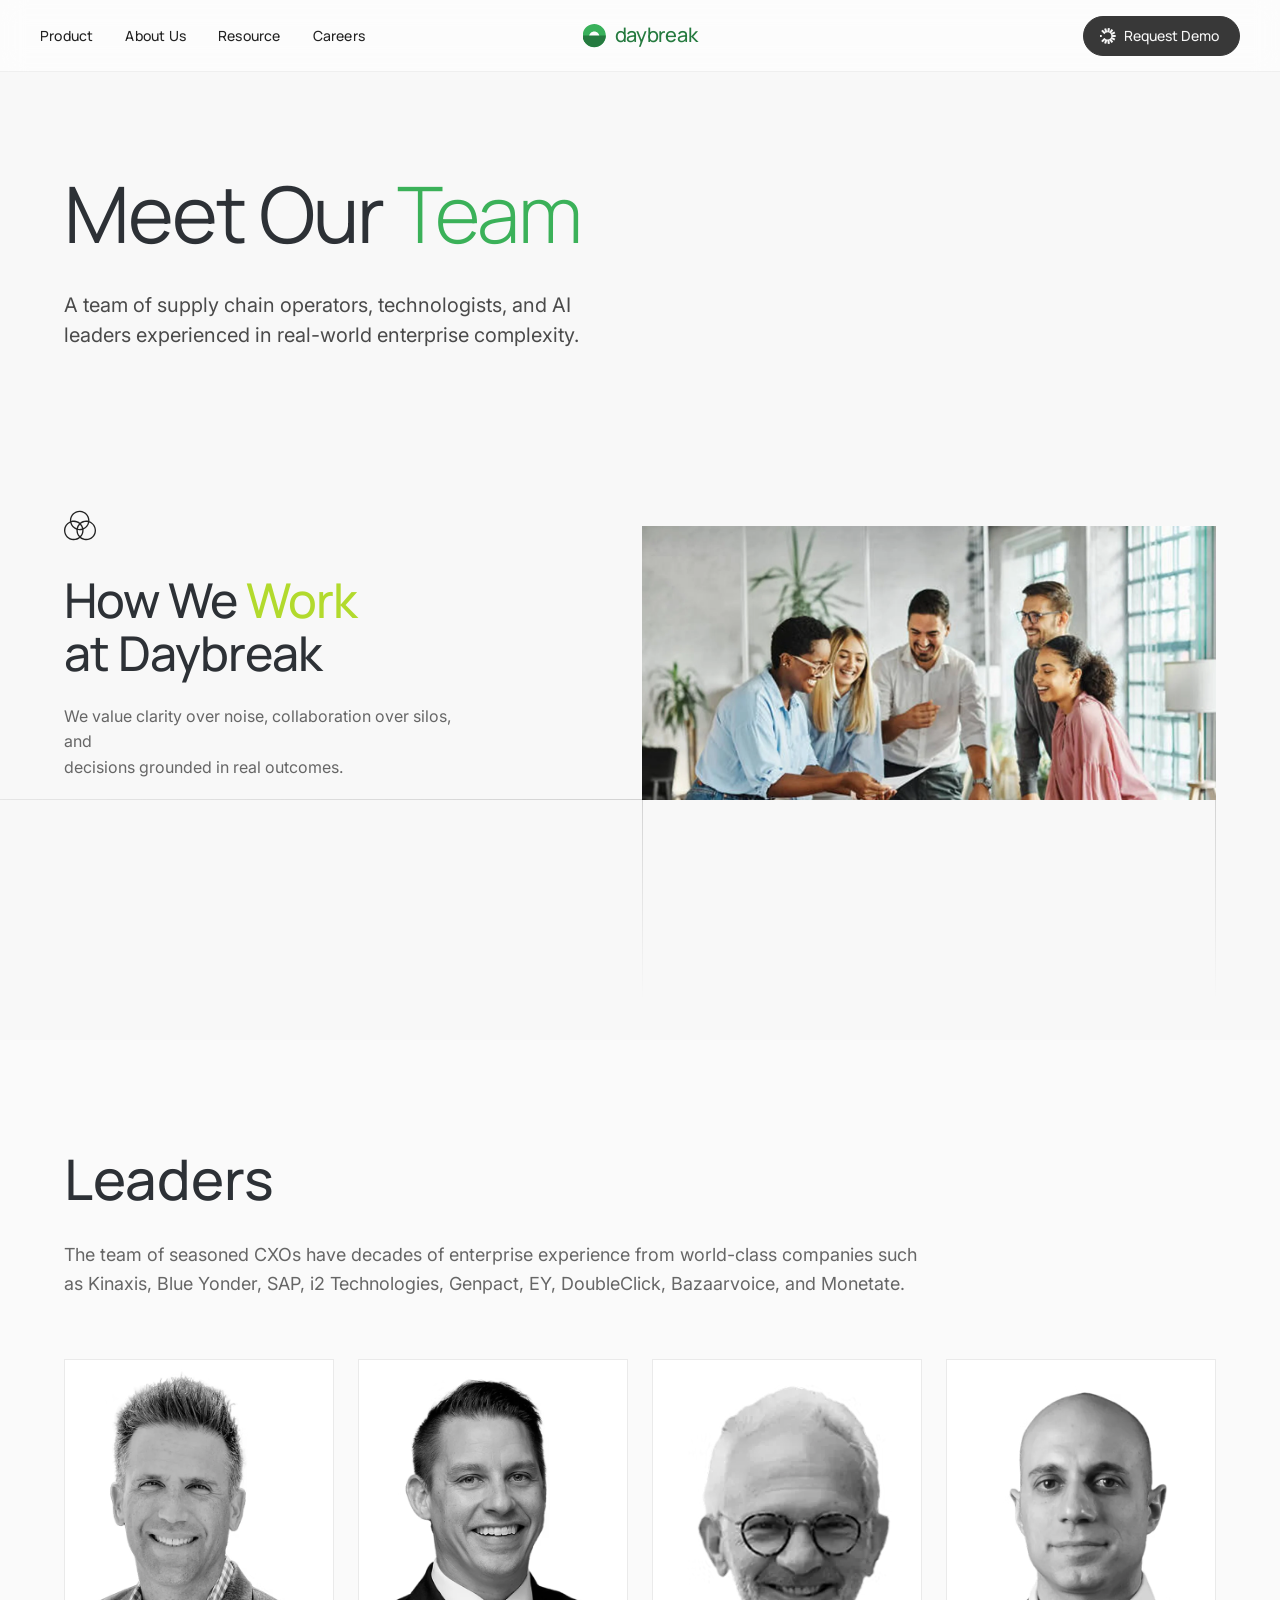
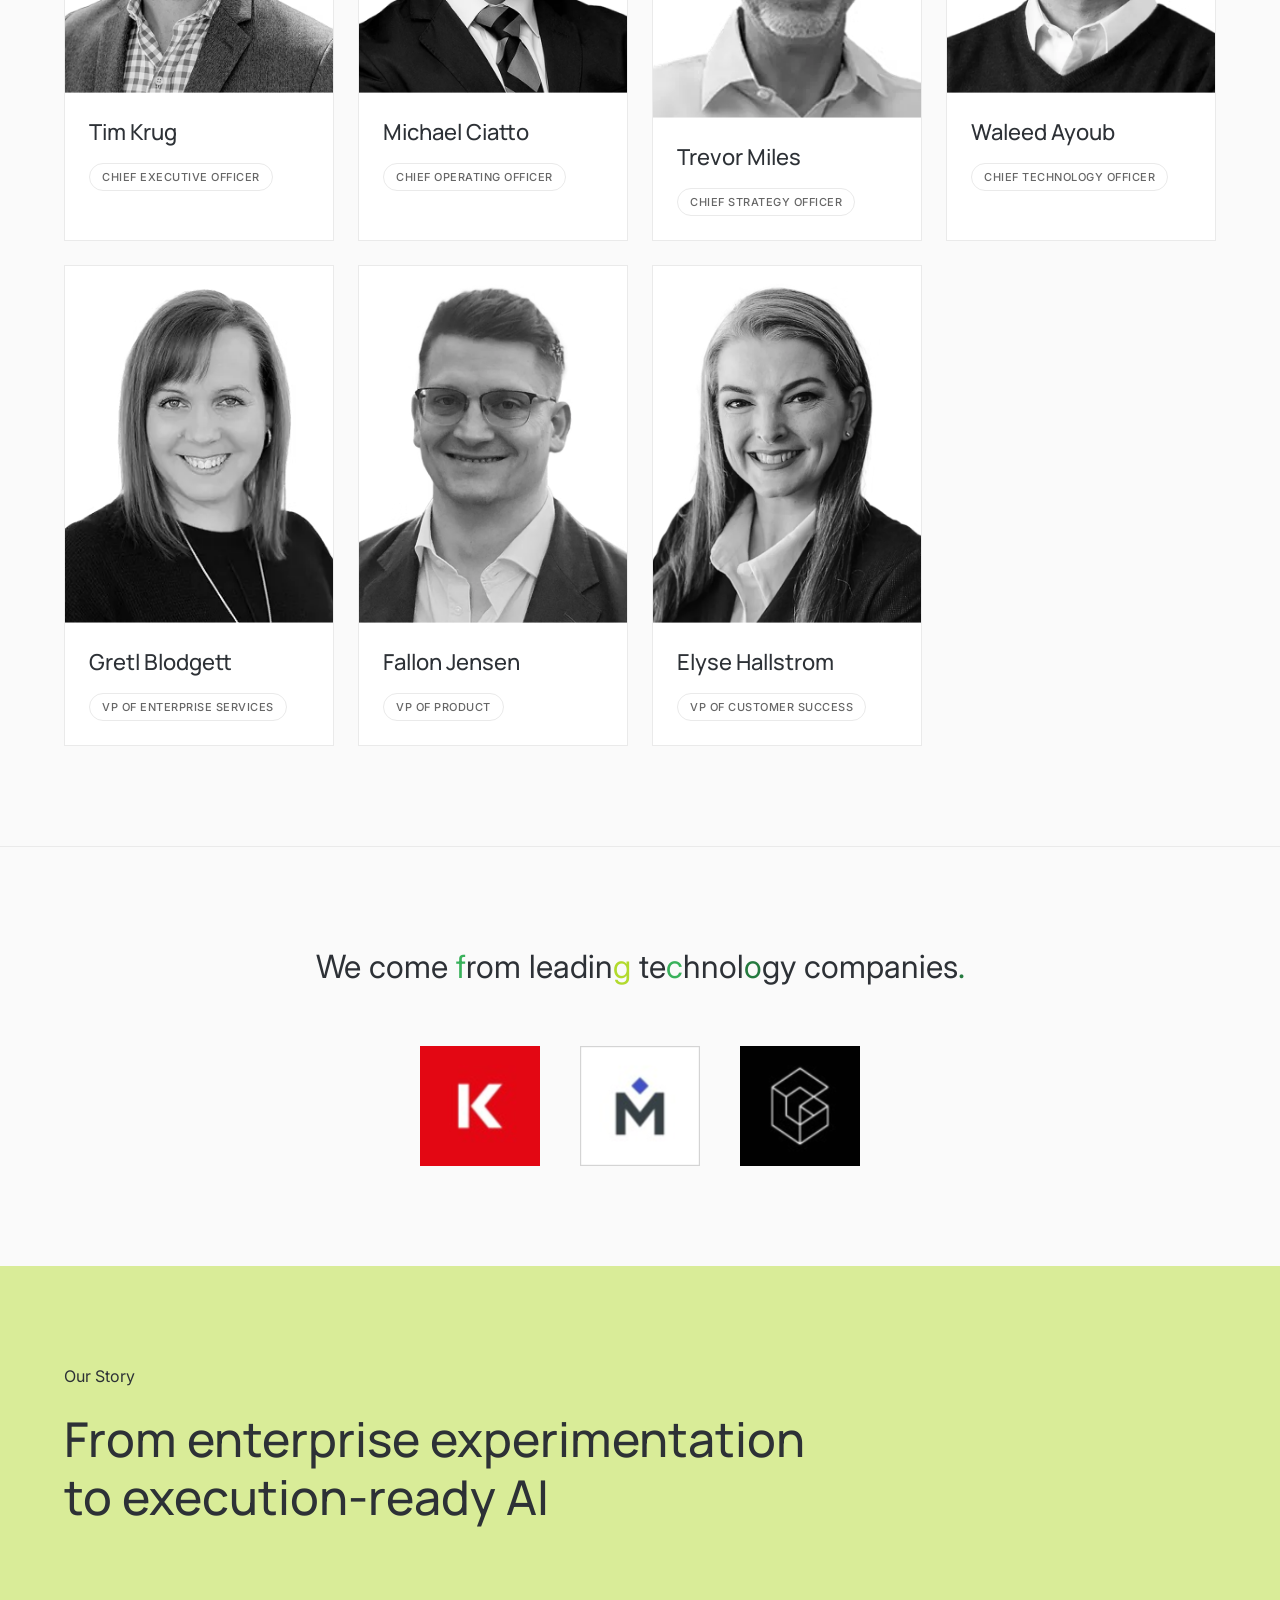
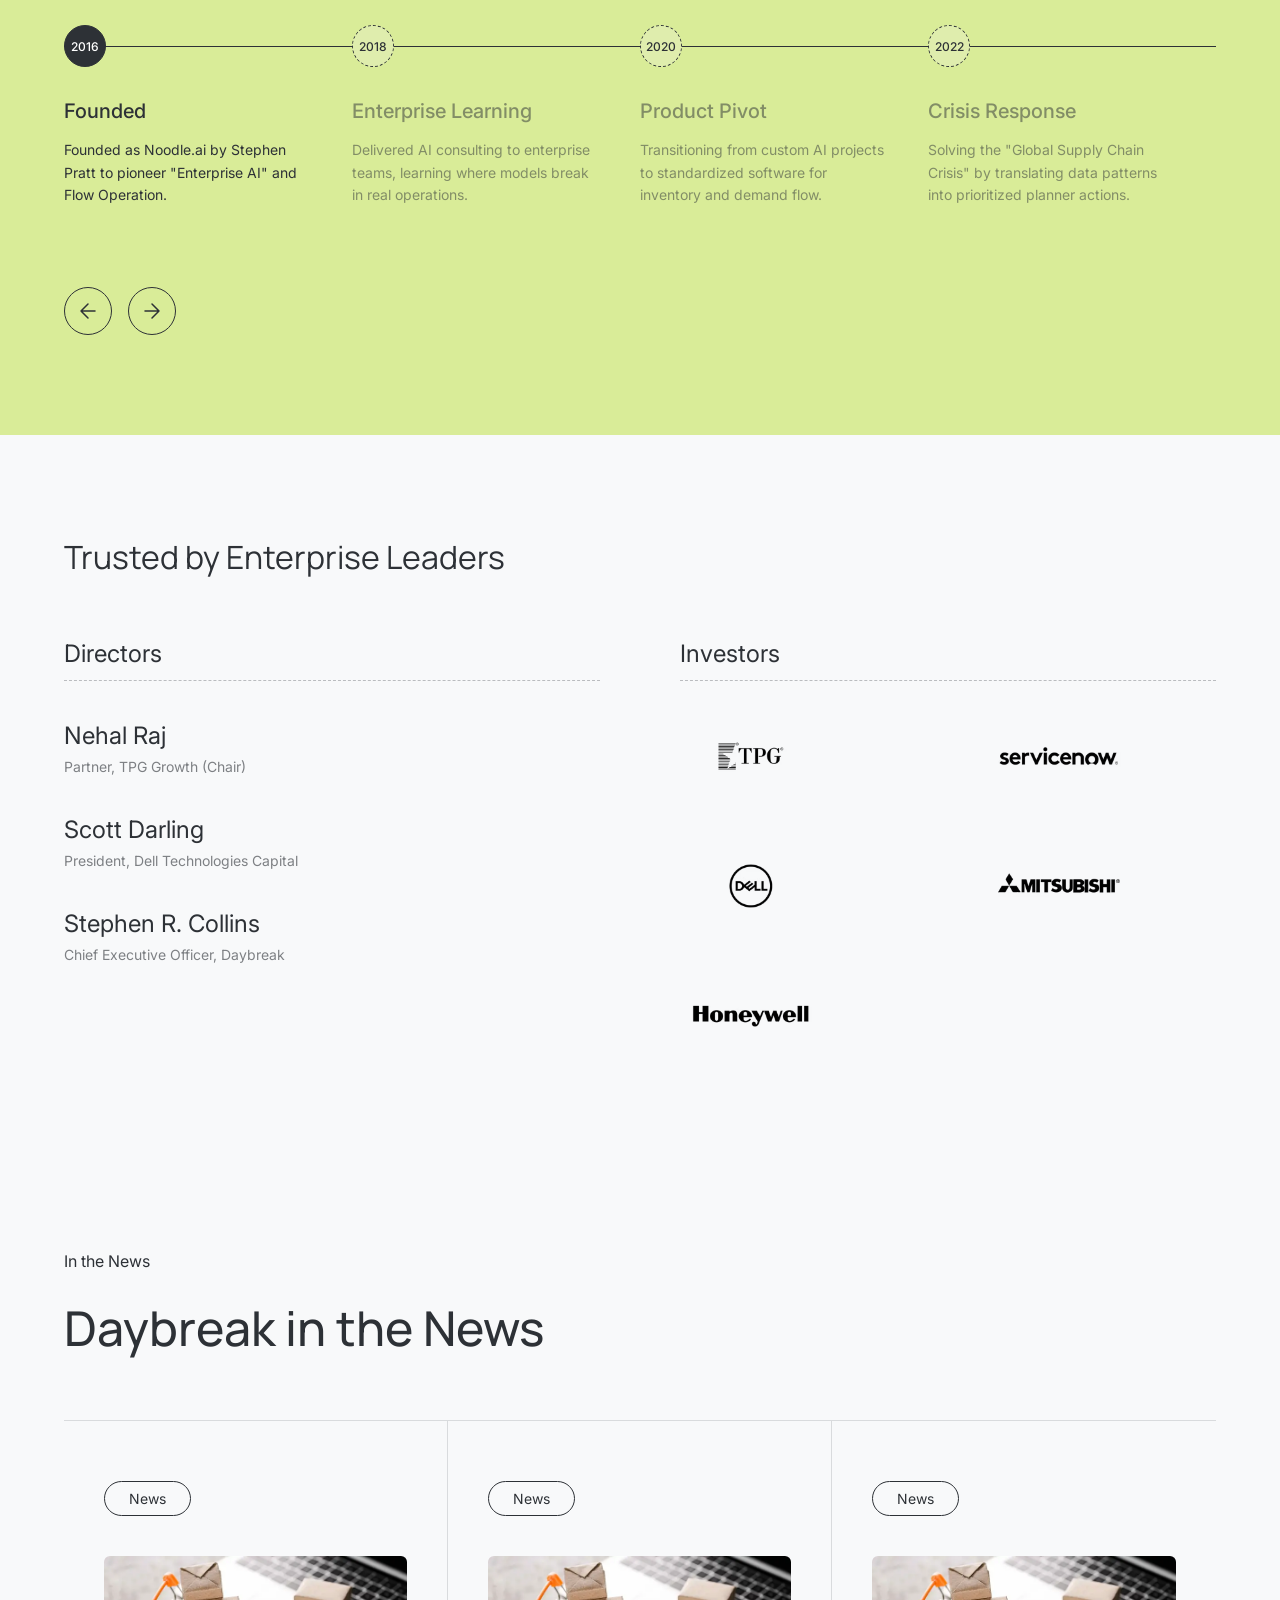
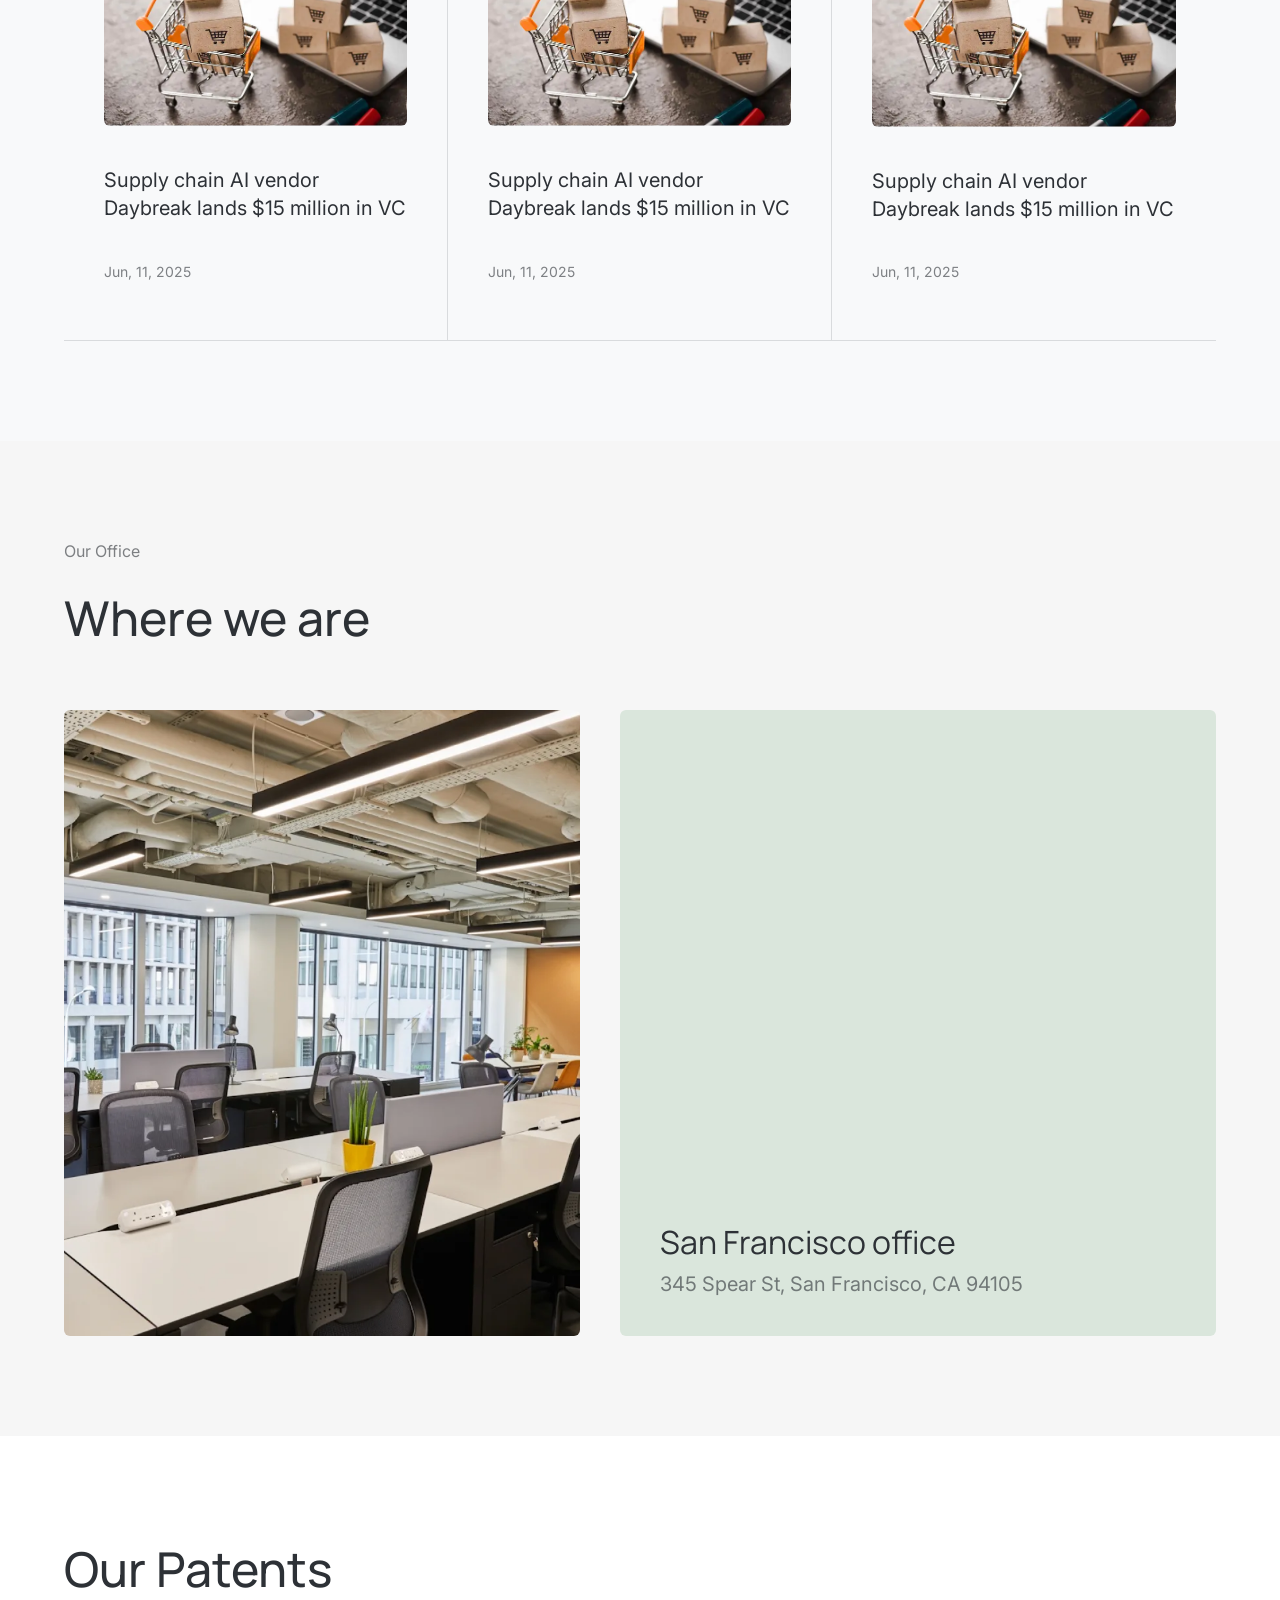
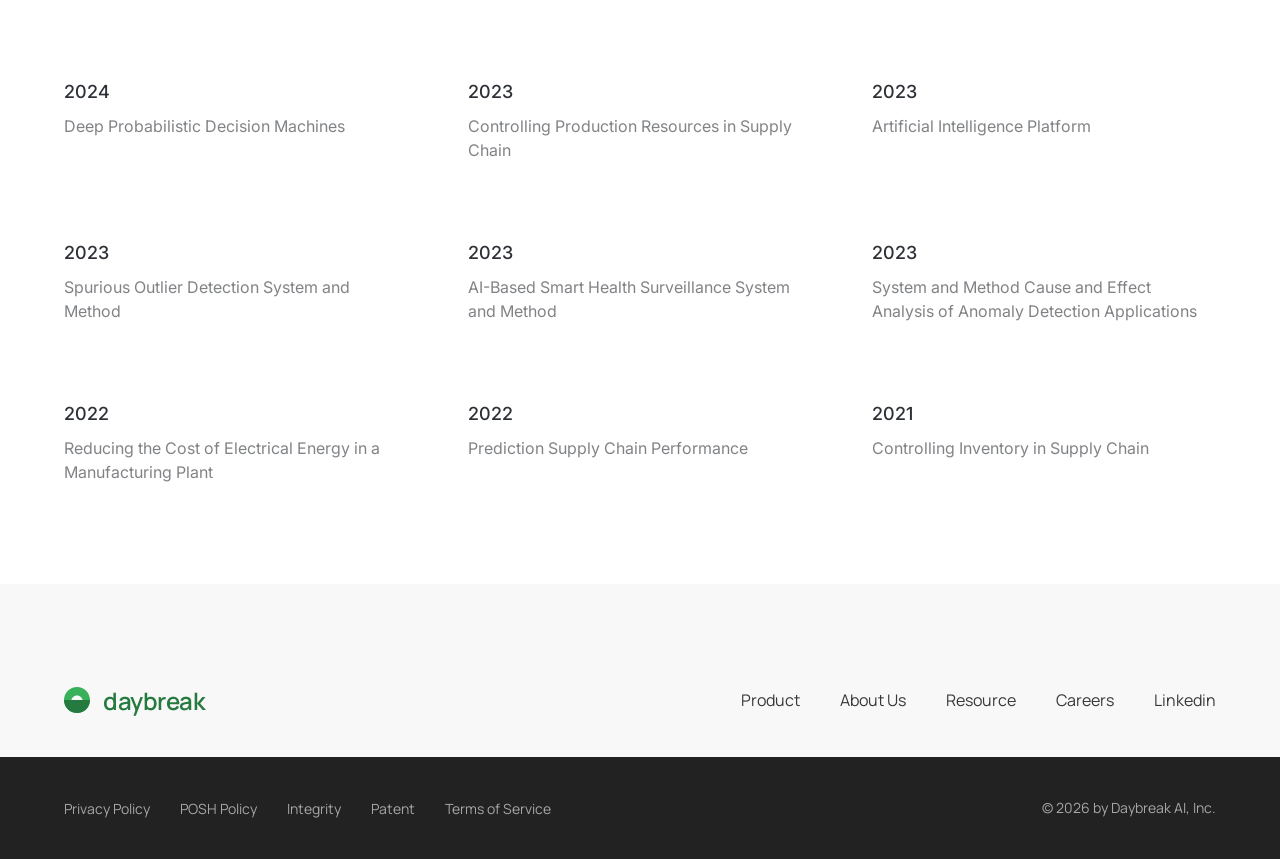
==== about.html @ 34703ae9 "Update navbar responsiveness, embed Google Maps iframe in about page, fix blog image paths, and upda" ====
<!DOCTYPE html>
<html lang="en">

<head>
    <meta charset="UTF-8">
    <meta name="viewport" content="width=device-width, initial-scale=1.0">
    <title>Daybreak - Our Team</title>
    <link rel="preconnect" href="https://fonts.googleapis.com">
    <link rel="preconnect" href="https://fonts.gstatic.com" crossorigin>
    <link href="https://fonts.googleapis.com/css2?family=Manrope:wght@300;400;500;600;700&display=swap"
        rel="stylesheet">
    <link href="https://fonts.googleapis.com/css2?family=Inter:wght@300;400;500;600&display=swap" rel="stylesheet">
    <link rel="stylesheet" href="index.css">
    <link rel="stylesheet" href="about.css">
</head>

<body>
    <!-- Navigation Bar -->
    <nav class="navbar">
        <div class="navbar-left">
            <a href="product.html" class="nav-link">Product</a>
            <!-- Dropdown Wrapper for About Us -->
            <div class="nav-dropdown-wrapper">
                <a href="vision.html" class="nav-link">About Us</a>

                <!-- The Dropdown Card -->
                <div class="nav-dropdown">
                    <!-- Item 1 -->
                    <a href="vision.html" class="nav-dropdown-item">
                        <div class="dd-item-header">
                            Vision & Mission
                        </div>
                        <p class="dd-item-desc">Our story, values and what<br>drives us forward</p>
                    </a>
                    <!-- Item 2 -->
                    <a href="about.html" class="nav-dropdown-item">
                        <div class="dd-item-header">
                            <svg class="green-dot" width="8" height="8" viewBox="0 0 8 8" fill="none"
                                xmlns="http://www.w3.org/2000/svg">
                                <circle cx="4" cy="4" r="4" fill="#39B15B" />
                            </svg>
                            Our Team
                        </div>
                        <p class="dd-item-desc">Meet the operators,<br>technologists and AI leaders</p>
                    </a>
                </div>
            </div>

            <!-- Dropdown Wrapper for Resource -->
            <div class="nav-dropdown-wrapper">
                <a href="resource.html" class="nav-link">Resource</a>

                <!-- The Dropdown Card -->
                <div class="nav-dropdown">
                    <!-- Item 1 -->
                    <a href="resource.html" class="nav-dropdown-item">
                        <div class="dd-item-header">
                            Blog
                        </div>
                        <p class="dd-item-desc">Insights, updates and<br>stories from the Daybreak<br>team</p>
                    </a>
                    <!-- Item 2 -->
                    <a href="ai-labor-model.html" class="nav-dropdown-item">
                        <div class="dd-item-header">AI Labor Model</div>
                        <p class="dd-item-desc">How AI and human work come<br>together in our framework</p>
                    </a>
                </div>
            </div>

            <a href="careers.html" class="nav-link">Careers</a>
        </div>

        <div class="navbar-center">
            <a href="index.html" class="logo-link">
                <img src="Assets/NavBar/Daybreak Logo.svg" alt="Daybreak Logo" class="logo-icon">
                <span class="logo-text">daybreak</span>
            </a>
        </div>

        <div class="navbar-right">
            <a href="#" class="btn btn-solid">
                <img src="Assets/NavBar/Dawn Logo.svg" alt="Dawn Logo" class="btn-icon">
                Request Demo
            </a>
        </div>
    </nav>

    <!-- MAIN CONTENT -->
    <main class="about-page">
        <!-- Meet Our Team Header -->
        <section class="team-header-section">
            <div class="team-header-container">
                <h1 class="team-title">Meet Our <span class="team-title-green">Team</span></h1>
                <p class="team-subtitle">A team of supply chain operators, technologists, and AI<br>leaders experienced
                    in real-world enterprise complexity.</p>
            </div>
        </section>

        <!-- How We Work Section -->
        <section class="how-we-work-section">
            <div class="how-we-work-container">
                <!-- Left Content -->
                <div class="hww-content">
                    <img src="Assets/AboutPage/Icon2.svg" alt="Icon" class="hww-icon">
                    <h2 class="hww-title">How We <span class="hww-title-green">Work</span><br>at Daybreak</h2>
                    <p class="hww-desc">We value clarity over noise, collaboration over silos, and<br>decisions grounded
                        in real outcomes.</p>
                </div>

                <!-- Right Image -->
                <div class="hww-image-col">
                    <div class="team-img-wrapper">
                        <img src="Assets/AboutPage/img3.webp" alt="Team collaborating" class="hww-image">
                        <!-- Decorative Lines -->
                        <div class="line-bottom-left-down"></div>
                        <div class="line-bottom-left-left"></div>
                        <div class="line-bottom-right-down"></div>
                    </div>
                </div>
            </div>
        </section>

        <!-- Leaders Section -->
        <section class="leaders-section">
            <div class="leaders-container">
                <div class="leaders-header">
                    <h2 class="leaders-title">Leaders</h2>
                    <p class="leaders-desc">The team of seasoned CXOs have decades of enterprise experience from
                        world-class companies such<br>as Kinaxis, Blue Yonder, SAP, i2 Technologies, Genpact, EY,
                        DoubleClick, Bazaarvoice, and Monetate.</p>
                </div>

                <div class="leaders-grid">
                    <!-- Row 1 -->
                    <div class="leader-card">
                        <img src="Assets/AboutPage/img4.webp" alt="Tim Krug" class="leader-img">
                        <div class="leader-info">
                            <h3 class="leader-name">Tim Krug</h3>
                            <span class="leader-role">CHIEF EXECUTIVE OFFICER</span>
                        </div>
                    </div>
                    <div class="leader-card">
                        <img src="Assets/AboutPage/img5.webp" alt="Michael Ciatto" class="leader-img">
                        <div class="leader-info">
                            <h3 class="leader-name">Michael Ciatto</h3>
                            <span class="leader-role">CHIEF OPERATING OFFICER</span>
                        </div>
                    </div>
                    <div class="leader-card">
                        <img src="Assets/AboutPage/img6.webp" alt="Trevor Miles" class="leader-img">
                        <div class="leader-info">
                            <h3 class="leader-name">Trevor Miles</h3>
                            <span class="leader-role">CHIEF STRATEGY OFFICER</span>
                        </div>
                    </div>
                    <div class="leader-card">
                        <img src="Assets/AboutPage/img7.webp" alt="Waleed Ayoub" class="leader-img">
                        <div class="leader-info">
                            <h3 class="leader-name">Waleed Ayoub</h3>
                            <span class="leader-role">CHIEF TECHNOLOGY OFFICER</span>
                        </div>
                    </div>

                    <!-- Row 2 -->
                    <div class="leader-card">
                        <img src="Assets/AboutPage/img8.webp" alt="Gretl Blodgett" class="leader-img">
                        <div class="leader-info">
                            <h3 class="leader-name">Gretl Blodgett</h3>
                            <span class="leader-role">VP OF ENTERPRISE SERVICES</span>
                        </div>
                    </div>
                    <div class="leader-card">
                        <img src="Assets/AboutPage/img9.webp" alt="Fallon Jensen" class="leader-img">
                        <div class="leader-info">
                            <h3 class="leader-name">Fallon Jensen</h3>
                            <span class="leader-role">VP OF PRODUCT</span>
                        </div>
                    </div>
                    <div class="leader-card">
                        <img src="Assets/AboutPage/img10.webp" alt="Elyse Hallstrom" class="leader-img">
                        <div class="leader-info">
                            <h3 class="leader-name">Elyse Hallstrom</h3>
                            <span class="leader-role">VP OF CUSTOMER SUCCESS</span>
                        </div>
                    </div>
                </div>
            </div>
        </section>

        <!-- Tech Companies Section -->
        <section class="tech-companies-section">
            <div class="tech-container">
                <h2 class="tech-title random-color-text">We come from leading technology companies.</h2>
                <div class="tech-logos">
                    <img src="Assets/AboutPage/image%201.svg" alt="Kinaxis" class="tech-logo">
                    <img src="Assets/AboutPage/image%202.svg" alt="Monetate" class="tech-logo">
                    <img src="Assets/AboutPage/image%203.svg" alt="Genpact" class="tech-logo">
                </div>
            </div>
        </section>

        <!-- Our Story / Timeline Section -->
        <section class="our-story-section">
            <div class="story-container">
                <span class="story-subtitle">Our Story</span>
                <h2 class="story-title">From enterprise experimentation<br>to execution-ready AI</h2>

                <div class="story-timeline-container">
                    <!-- The horizontal connecting line -->
                    <div class="timeline-line"></div>

                    <div class="timeline-nodes">
                        <!-- Node 1 -->
                        <div class="timeline-node active" data-index="0">
                            <div class="node-year-wrapper">
                                <div class="node-year">2016</div>
                            </div>
                            <div class="node-content">
                                <h3 class="node-title">Founded</h3>
                                <p class="node-desc">Founded as Noodle.ai by Stephen Pratt to pioneer "Enterprise AI"
                                    and Flow Operation.</p>
                            </div>
                        </div>
                        <!-- Node 2 -->
                        <div class="timeline-node" data-index="1">
                            <div class="node-year-wrapper">
                                <div class="node-year">2018</div>
                            </div>
                            <div class="node-content">
                                <h3 class="node-title">Enterprise Learning</h3>
                                <p class="node-desc">Delivered AI consulting to enterprise teams, learning where models
                                    break in real operations.</p>
                            </div>
                        </div>
                        <!-- Node 3 -->
                        <div class="timeline-node" data-index="2">
                            <div class="node-year-wrapper">
                                <div class="node-year">2020</div>
                            </div>
                            <div class="node-content">
                                <h3 class="node-title">Product Pivot</h3>
                                <p class="node-desc">Transitioning from custom AI projects to standardized software for
                                    inventory and demand flow.</p>
                            </div>
                        </div>
                        <!-- Node 4 -->
                        <div class="timeline-node" data-index="3">
                            <div class="node-year-wrapper">
                                <div class="node-year">2022</div>
                            </div>
                            <div class="node-content">
                                <h3 class="node-title">Crisis Response</h3>
                                <p class="node-desc">Solving the "Global Supply Chain Crisis" by translating data
                                    patterns into prioritized planner actions.</p>
                            </div>
                        </div>
                    </div>
                </div>

                <div class="story-controls">
                    <button class="story-btn prev-btn" aria-label="Previous">
                        <svg width="24" height="24" viewBox="0 0 24 24" fill="none" xmlns="http://www.w3.org/2000/svg">
                            <path d="M19 12H5M5 12L12 19M5 12L12 5" stroke="#2D3136" stroke-width="1.5"
                                stroke-linecap="round" stroke-linejoin="round" />
                        </svg>
                    </button>
                    <button class="story-btn next-btn" aria-label="Next">
                        <svg width="24" height="24" viewBox="0 0 24 24" fill="none" xmlns="http://www.w3.org/2000/svg">
                            <path d="M5 12H19M19 12L12 5M19 12L12 19" stroke="#2D3136" stroke-width="1.5"
                                stroke-linecap="round" stroke-linejoin="round" />
                        </svg>
                    </button>
                </div>
            </div>
        </section>

        <!-- Trusted Leaders Section -->
        <section class="trusted-leaders-section">
            <div class="trusted-container">
                <h2 class="trusted-title">Trusted by Enterprise Leaders</h2>

                <div class="trusted-grid">
                    <!-- Directors Column -->
                    <div class="trusted-column">
                        <h3 class="trusted-col-title">Directors</h3>
                        <div class="directors-list">
                            <div class="director-item">
                                <h4 class="director-name">Nehal Raj</h4>
                                <p class="director-role">Partner, TPG Growth (Chair)</p>
                            </div>
                            <div class="director-item">
                                <h4 class="director-name">Scott Darling</h4>
                                <p class="director-role">President, Dell Technologies Capital</p>
                            </div>
                            <div class="director-item">
                                <h4 class="director-name">Stephen R. Collins</h4>
                                <p class="director-role">Chief Executive Officer, Daybreak</p>
                            </div>
                        </div>
                    </div>

                    <!-- Investors Column -->
                    <div class="trusted-column">
                        <h3 class="trusted-col-title">Investors</h3>
                        <div class="investors-list">
                            <img src="Assets/AboutPage/inv1.svg" class="investor-logo" alt="TPG">
                            <img src="Assets/AboutPage/inv4.svg" class="investor-logo" alt="ServiceNow">
                            <img src="Assets/AboutPage/inv2.svg" class="investor-logo" alt="Dell">
                            <img src="Assets/AboutPage/inv5.svg" class="investor-logo" alt="Mitsubishi">
                            <img src="Assets/AboutPage/inv3.svg" class="investor-logo" alt="Honeywell">
                        </div>
                    </div>
                </div>
            </div>
        </section>

        <!-- News Section -->
        <section class="news-section">
            <div class="news-container">
                <span class="news-subtitle">In the News</span>
                <h2 class="news-title">Daybreak in the News</h2>

                <div class="news-grid">
                    <a href="#" class="news-card">
                        <span class="news-tag">News</span>
                        <img src="Assets/AboutPage/img11.webp" alt="News Image" class="news-img">
                        <h3 class="news-card-title">Supply chain AI vendor Daybreak lands $15 million in VC</h3>
                        <p class="news-date">Jun, 11, 2025</p>
                    </a>
                    <a href="#" class="news-card">
                        <span class="news-tag">News</span>
                        <img src="Assets/AboutPage/img11.webp" alt="News Image" class="news-img">
                        <h3 class="news-card-title">Supply chain AI vendor Daybreak lands $15 million in VC</h3>
                        <p class="news-date">Jun, 11, 2025</p>
                    </a>
                    <a href="#" class="news-card">
                        <span class="news-tag">News</span>
                        <img src="Assets/AboutPage/img11.webp" alt="News Image" class="news-img">
                        <h3 class="news-card-title">Supply chain AI vendor Daybreak lands $15 million in VC</h3>
                        <p class="news-date">Jun, 11, 2025</p>
                    </a>
                </div>
            </div>
        </section>

        <!-- Our Office Section -->
        <section class="office-section">
            <div class="office-container">
                <span class="office-subtitle">Our Office</span>
                <h2 class="office-title">Where we are</h2>

                <div class="office-grid">
                    <!-- Left: Office interior photo -->
                    <div class="office-photo-wrapper">
                        <img src="Assets/AboutPage/img12.webp" alt="Daybreak Office Interior" class="office-photo">
                    </div>

                    <!-- Right: Map and address panel -->
                    <div class="office-map-panel">
                        <div class="map-wrapper">
                            <iframe
                                src="https://www.google.com/maps/embed?pb=!1m18!1m12!1m3!1d3153.218525042211!2d-122.39234602349891!3d37.78952727198188!2m3!1f0!2f0!3f0!3m2!1i1024!2i768!4f13.1!3m3!1m2!1s0x8085806478d3878b%3A0x6d9e0344d5c80658!2s345%20Spear%20St%2C%20San%20Francisco%2C%20CA%2094105!5e0!3m2!1sen!2sus!4v1709796000000!5m2!1sen!2sus"
                                width="100%" height="440" style="border:0; border-radius: 12px; display: block;"
                                allowfullscreen="" loading="lazy" referrerpolicy="no-referrer-when-downgrade"></iframe>
                        </div>
                        <div class="office-details">
                            <h3 class="office-location">San Francisco office</h3>
                            <p class="office-address">345 Spear St, San Francisco, CA 94105</p>
                        </div>
                    </div>
                </div>
            </div>
        </section>

        <!-- Our Patents Section -->
        <section class="patents-section">
            <div class="patents-container">
                <h2 class="patents-title">Our Patents</h2>

                <div class="patents-grid">
                    <div class="patent-item">
                        <span class="patent-year">2024</span>
                        <p class="patent-name">Deep Probabilistic Decision Machines</p>
                    </div>
                    <div class="patent-item">
                        <span class="patent-year">2023</span>
                        <p class="patent-name">Controlling Production Resources in Supply Chain</p>
                    </div>
                    <div class="patent-item">
                        <span class="patent-year">2023</span>
                        <p class="patent-name">Artificial Intelligence Platform</p>
                    </div>
                    <div class="patent-item">
                        <span class="patent-year">2023</span>
                        <p class="patent-name">Spurious Outlier Detection System and Method</p>
                    </div>
                    <div class="patent-item">
                        <span class="patent-year">2023</span>
                        <p class="patent-name">AI-Based Smart Health Surveillance System and Method</p>
                    </div>
                    <div class="patent-item">
                        <span class="patent-year">2023</span>
                        <p class="patent-name">System and Method Cause and Effect Analysis of Anomaly Detection
                            Applications</p>
                    </div>
                    <div class="patent-item">
                        <span class="patent-year">2022</span>
                        <p class="patent-name">Reducing the Cost of Electrical Energy in a Manufacturing Plant</p>
                    </div>
                    <div class="patent-item">
                        <span class="patent-year">2022</span>
                        <p class="patent-name">Prediction Supply Chain Performance</p>
                    </div>
                    <div class="patent-item">
                        <span class="patent-year">2021</span>
                        <p class="patent-name">Controlling Inventory in Supply Chain</p>
                    </div>
                </div>
            </div>
        </section>
    </main>

    <!-- Footer -->
    <footer class="site-footer">
        <div class="footer-top">
            <div class="footer-logo">
                <svg width="27" height="27" viewBox="0 0 27 27" fill="none" xmlns="http://www.w3.org/2000/svg"
                    class="footer-logo-svg">
                    <path
                        d="M13.0078 0C20.1919 0 26.0156 5.82367 26.0156 13.0078C26.0156 20.192 20.192 26.0156 13.0078 26.0156C5.82378 26.0155 0 20.1919 0 13.0078C2.10991e-05 5.82376 5.82379 0.0001362 13.0078 0ZM13.0059 8.45801C9.83164 8.45803 7.25805 10.9667 7.25781 14.0615C7.25781 17.1565 9.83149 19.666 13.0059 19.666C16.1802 19.666 18.7539 17.1566 18.7539 14.0615C18.7537 10.9667 16.1801 8.45801 13.0059 8.45801Z"
                        fill="#39B15B" />
                    <path
                        d="M26.0161 13.0081C26.0161 16.458 24.6456 19.7667 22.2061 22.2062C19.7666 24.6456 16.458 26.0161 13.008 26.0161C9.5581 26.0161 6.24945 24.6456 3.80997 22.2062C1.37049 19.7667 5.20928e-07 16.458 0 13.0081L13.008 13.0081L26.0161 13.0081Z"
                        fill="#257A3F" />
                </svg>
                <span class="footer-logo-text">daybreak</span>
            </div>
            <ul class="footer-nav">
                <li><a href="product.html">Product</a></li>
                <li><a href="vision.html">About Us</a></li>
                <li><a href="resource.html">Resource</a></li>
                <li><a href="careers.html">Careers</a></li>
                <li><a href="#">Linkedin</a></li>

            </ul>
        </div>
        <div class="footer-bottom">
            <ul class="footer-legal">
                <li><a href="#">Privacy Policy</a></li>
                <li><a href="#">POSH Policy</a></li>
                <li><a href="#">Integrity</a></li>
                <li><a href="#">Patent</a></li>
                <li><a href="#">Terms of Service</a></li>
            </ul>
            <div class="footer-copyright">
                © 2026 by Daybreak AI, Inc.
            </div>
        </div>
    </footer>

    <!-- Scripts -->
    <script>
        // Random Color Text Effect
        document.addEventListener("DOMContentLoaded", () => {
            const headings = document.querySelectorAll('.random-color-text');
            const brandColors = ['#39B15B', '#B2DA2D', '#257A3F', '#3EACD6'];

            headings.forEach(heading => {
                const text = heading.textContent;
                heading.innerHTML = '';

                // Wrap each character in a span
                for (let i = 0; i < text.length; i++) {
                    const char = text[i];
                    if (char === ' ') {
                        heading.appendChild(document.createTextNode(' '));
                    } else {
                        const span = document.createElement('span');
                        span.textContent = char;
                        span.style.transition = 'color 0.6s ease';
                        heading.appendChild(span);
                    }
                }

                const spans = heading.querySelectorAll('span');

                function randomizeColors() {
                    // Reset all
                    spans.forEach(s => s.style.color = '');

                    // Pick 4-6 random letters
                    const numToColor = Math.floor(Math.random() * 3) + 4;
                    for (let i = 0; i < numToColor; i++) {
                        const randomIndex = Math.floor(Math.random() * spans.length);
                        const randomColor = brandColors[Math.floor(Math.random() * brandColors.length)];
                        spans[randomIndex].style.color = randomColor;
                    }
                }

                // Trigger interval
                setInterval(randomizeColors, 1500);
                randomizeColors(); // initial call
            });

            // Timeline Controls
            const tNodes = document.querySelectorAll('.timeline-node');
            const prevBtn = document.querySelector('.prev-btn');
            const nextBtn = document.querySelector('.next-btn');
            let currentTimelineIndex = 0;

            if (tNodes.length > 0) {
                function updateTimeline() {
                    tNodes.forEach((node, index) => {
                        if (index === currentTimelineIndex) {
                            node.classList.add('active');
                        } else {
                            node.classList.remove('active');
                        }
                    });
                }

                prevBtn.addEventListener('click', () => {
                    currentTimelineIndex = (currentTimelineIndex > 0) ? currentTimelineIndex - 1 : tNodes.length - 1;
                    updateTimeline();
                });

                nextBtn.addEventListener('click', () => {
                    currentTimelineIndex = (currentTimelineIndex < tNodes.length - 1) ? currentTimelineIndex + 1 : 0;
                    updateTimeline();
                });
            }
        });
    </script>
</body>

</html>
---- index.css ----
:root {
  /* Daybreak Color Palette */
  --color-primary: #39B15B;
  --color-secondary: #B1D93C;
  --color-accent: #3B9CD9;

  --color-dark: #222222;
  --color-light: #F6F6F6;
  --color-grey-1: #383838;
  --color-grey-2: #858585;
  --color-grey-3: #D4D4D4;

  --font-family: 'Manrope', sans-serif;
}

* {
  box-sizing: border-box;
  margin: 0;
  padding: 0;
}

body {
  font-family: var(--font-family);
  background-color: var(--color-light);
  color: var(--color-dark);
  -webkit-font-smoothing: antialiased;
  -moz-osx-font-smoothing: grayscale;
}

/* Navigation Bar */
.navbar {
  position: sticky;
  top: 0;
  z-index: 1000;
  display: flex;
  justify-content: space-between;
  align-items: center;
  padding: 0 40px;
  height: 72px;
  background-color: rgba(246, 246, 246, 0.4);
  backdrop-filter: blur(16px);
  -webkit-backdrop-filter: blur(16px);
  /* Subtly define the bottom edge */
  border-bottom: 1px solid rgba(212, 212, 212, 0.2);
}

.navbar-left {
  display: flex;
  gap: 32px;
  align-items: center;
}

.nav-link {
  text-decoration: none;
  color: var(--color-dark);
  /* Changed from grey-2 for contrast */
  font-size: 14px;
  font-weight: 500;
  letter-spacing: 0.2px;
  transition: color 0.2s ease-in-out;
}

.nav-link:hover {
  color: var(--color-primary);
  /* Use primary green on hover for visibility */
}

.navbar-center {
  position: absolute;
  left: 50%;
  transform: translateX(-50%);
  display: flex;
}

.logo-link {
  display: flex;
  align-items: center;
  gap: 8px;
  /* space between SVG and text */
  text-decoration: none;
  color: var(--color-dark);
}

.logo-icon {
  width: 24px;
  height: 24px;
  display: block;
}

.logo-text {
  font-size: 20px;
  font-weight: 500;
  letter-spacing: -0.3px;
  margin-bottom: 2px;
  color: #257A3F;
  /* Fine-tune optical alignment */
}

.navbar-right {
  display: flex;
  align-items: center;
  gap: 12px;
}

.btn {
  text-decoration: none;
  display: inline-flex;
  align-items: center;
  justify-content: center;
  font-size: 14px;
  font-weight: 500;
  border-radius: 40px;
  /* highly rounded, pill shape */
  height: 40px;
  padding: 0 20px;
  transition: all 0.2s ease-in-out;
  cursor: pointer;
}

.btn-outline {
  border: 1px solid var(--color-dark);
  /* Ensure border is visible */
  background-color: transparent;
  color: var(--color-dark);
}

.btn-outline:hover {
  border-color: var(--color-dark);
  background-color: var(--color-dark);
  color: var(--color-light);
}

.btn-solid {
  background-color: var(--color-grey-1);
  color: var(--color-light);
  border: 1px solid var(--color-grey-1);
  /* Add border to maintain size on hover invert */
  gap: 8px;
  padding-left: 16px;
  /* slightly smaller padding on left if it has an icon */
  padding-right: 20px;
}

.btn-solid:hover {
  background-color: var(--color-light);
  color: var(--color-grey-1);
}

/* --- Dropdown Wrapper --- */
.nav-dropdown-wrapper {
  position: relative;
  display: flex;
  align-items: center;
  /* Make sure wrapper has height to prevent hover gap dropping */
  height: 100%;
  padding: 10px 0;
  /* Increase hoverable area to bridge gap to absolute drop-down */
}

/* --- The Dropdown Card --- */
.nav-dropdown {
  position: absolute;
  top: 100%;
  /* Position right below the invisible padded bottom of wrapper */
  left: -20px;
  /* Align slightly left to match text visually */
  width: 320px;
  background-color: #FFFFFF;
  border-radius: 12px;
  box-shadow: 0 16px 40px rgba(0, 0, 0, 0.08), 0 4px 12px rgba(0, 0, 0, 0.03);
  padding: 12px 0;
  overflow: hidden;
  z-index: 1000;

  /* Hidden Animation State */
  opacity: 0;
  visibility: hidden;
  transform: translateY(12px);
  transition: all 0.3s cubic-bezier(0.2, 0.8, 0.2, 1);
}

/* Trigger the menu on hover of the wrapper (which includes the padded area bridging the gap) */
.nav-dropdown-wrapper:hover .nav-dropdown {
  opacity: 1;
  visibility: visible;
  transform: translateY(0);
}

/* --- Dropdown Items --- */
.nav-dropdown-item {
  display: block;
  text-decoration: none;
  padding: 16px 24px;
  transition: background-color 0.2s ease;
  border-bottom: 1px solid #F0F0F0;
}

.nav-dropdown-item:last-child {
  border-bottom: none;
}

.nav-dropdown-item:hover {
  background-color: #F8FAF8;
  /* Extremely light green tint on hover */
}

/* Header Text (e.g., "Blog") */
.dd-item-header {
  font-family: 'Manrope', sans-serif;
  font-size: 18px;
  font-weight: 500;
  color: #222222;
  margin-bottom: 6px;
  display: flex;
  align-items: center;
  gap: 8px;
  /* Space between dot and text */
}

/* The small indicator dot */
.green-dot {
  flex-shrink: 0;
  /* Prevent the dot from changing shape */
}

/* Description Text */
.dd-item-desc {
  font-family: 'Manrope', sans-serif;
  font-size: 14px;
  line-height: 1.5;
  color: #888888;
  margin: 0;
  font-weight: 400;
}

/* Navbar Responsiveness */
@media (max-width: 900px) {
  .navbar-left {
    display: none;
    /* Hide links on tablet/mobile to prevent overlap */
  }

  .navbar-center {
    /* Make center static so it flows naturally in the flex container. With navbar-left hidden, 
       justify-content: space-between will place navbar-center on the left and navbar-right on the right. */
    position: static;
    transform: none;
  }
}

@media (max-width: 600px) {
  .navbar {
    padding: 0 20px;
  }

  /* Center alignment is handled by flex layout now, no need to adjust 'left' property */

  .navbar-right {
    gap: 8px;
  }

  .btn {
    padding: 0 12px;
    font-size: 12px;
  }
}

.btn-icon {
  width: 16px;
  height: 16px;
  display: block;
  transition: all 0.2s ease-in-out;
}

/* Invert SVG fill color on hover using CSS filter */
.btn-solid:hover .btn-icon {
  filter: invert(80%) sepia(2%) saturate(0%) hue-rotate(185deg) brightness(20%) contrast(90%);
}

/* Base content layer for testing sticky behavior */
body {
  overflow-x: hidden;
  /* Prevent horizontal scroll from full-bleed bg */
}

/* Make nav bar start hidden and animate down only if it has .navbar-animated */
.navbar {
  /* Default: instant appearance on page load */
  position: fixed;
  top: 0;
  width: 100%;
  z-index: 1000;
  display: flex;
  justify-content: space-between;
  align-items: center;
  padding: 0 40px;
  height: 72px;
  background-color: rgba(255, 255, 255, 0.6);
  backdrop-filter: blur(12px);
  -webkit-backdrop-filter: blur(12px);
  border-bottom: 1px solid rgba(0, 0, 0, 0.05);
  box-sizing: border-box;
}

.navbar-animated {
  transform: translateY(-100%);
  animation: navSlideDown 1.2s cubic-bezier(0.2, 0.8, 0.2, 1) forwards;
  animation-delay: 2.0s;
  /* Synchronize perfectly with hero-title */
}

@keyframes navSlideDown {
  0% {
    transform: translateY(-100%);
  }

  100% {
    transform: translateY(0);
  }
}

/* Hero Section Base */
.hero-container {
  position: relative;
  width: 100%;
  height: 100vh;
  margin-top: 0;
  /* Navbar is positional, no space displacement */
  display: flex;
  align-items: center;
  justify-content: center;
  overflow: hidden;
}

/* Background Wrapper */
.hero-bg-wrapper {
  position: absolute;
  top: 0;
  left: 0;
  width: 100%;
  height: 100%;
  z-index: 1;
  /* Behind content */
}

.hero-base-bg {
  position: absolute;
  top: 0;
  left: 0;
  width: 100%;
  height: 100%;
  background-color: var(--color-light);
  /* Initial white bg */
}

.hero-image-bg {
  position: absolute;
  top: 0;
  left: 0;
  width: 100%;
  height: 100%;
  /* 
    Stage 1: Starts as a 420px circle in center (radius 210px) 
    Stage 2: Animates to fill viewport
  */
  clip-path: circle(210px at 50% 50%);
  animation: bgExpand 1.6s cubic-bezier(0.7, 0, 0.3, 1) forwards;
  animation-delay: 1.0s;
  /* Circle stands still for 1 second */
}

@keyframes bgExpand {
  0% {
    clip-path: circle(210px at 50% 50%);
  }

  100% {
    clip-path: circle(3000px at 50% 50%);
    /* Arbitrarily large px number to guarantee screen fill on all displays */
  }
}

.bg-img {
  width: 100%;
  height: 100%;
  object-fit: cover;
  object-position: center;
  /* Rotate from an offset back to 0 perfectly at 1.2s exactly when circle expands */
  animation: bgSpinIn 1.2s cubic-bezier(0.2, 0.8, 0.2, 1) forwards;
}

@keyframes bgSpinIn {
  0% {
    transform: scale(1.2) rotate(-30deg);
  }

  100% {
    transform: scale(1) rotate(0deg);
  }
}

/* Hero Overlay Content */
.hero-content {
  position: relative;
  z-index: 10;
  display: flex;
  flex-direction: column;
  align-items: center;
  justify-content: center;
  width: 100%;
  height: 100%;
}

.hero-logo-wrapper {
  position: absolute;
  top: 50%;
  left: 50%;
  /* Starts invisible and slightly scaled down */
  opacity: 0;
  transform: translate(-50%, -50%) scale(0.85);
  animation:
    logoReveal 0.4s cubic-bezier(0.2, 0.8, 0.2, 1) forwards,
    /* 0.4s to 0.8s (Snappy scale & fade) */
    logoMoveUp 1.6s cubic-bezier(0.3, 0.0, 0.2, 1) forwards;
  /* 1.0s to 2.6s (Moves with circle) */
  animation-delay:
    0.4s,
    /* Wait 0.4s before snapping in */
    1.0s;
}

.hero-anim-logo {
  width: 90px;
  height: 90px;
  display: block;
}

@keyframes logoReveal {
  from {
    opacity: 0;
    transform: translate(-50%, -50%) scale(0.85);
  }

  to {
    opacity: 1;
    transform: translate(-50%, -50%) scale(1);
  }
}

@keyframes logoMoveUp {
  0% {
    transform: translate(-50%, -50%);
  }

  100% {
    transform: translate(-50%, calc(-50% - 140px));
    /* Move it up above center */
  }
}

.hero-title {
  font-size: 16vw;
  /* Huge responsive text */
  font-weight: 700;
  letter-spacing: -3px;
  color: rgba(255, 255, 255, 0.76);
  /* 76% opacity FFFFFF */

  /* Initial state hidden below */
  opacity: 0;
  transform: translateY(60px);

  /* Wait for bg to finish expanding, then slide up */
  animation: titleReveal 1.2s cubic-bezier(0.2, 0.8, 0.2, 1) forwards;
  animation-delay: 2.0s;
}

@keyframes titleReveal {
  0% {
    opacity: 0;
    transform: translateY(60px);
  }

  100% {
    opacity: 1;
    transform: translateY(20px);
    /* Settle slightly below absolute center */
  }
}

/* =========================================
   Section 1: Your Planning Model 
   ========================================= */
/* =========================================
   Section 1: V2 Alternative Layout 
   ========================================= */
.pm-v2-container {
  /* Exactly 120px gap from the section above (Hero) */
  margin-top: 120px;
  width: 100%;
  /* Fill viewport width completely */
  background-color: var(--color-light);
  display: flex;
  /* Flex handles asymmetrical columns well */
  position: relative;
  overflow: hidden;
  /* Top padding ensures content doesn't crash against the upper bound in mobile */
  padding: 0 0 120px 0;
  isolation: isolate;
  /* Create stacking context for z-index -1 lines */
}

/* Left Column - Text Focus */
.pm-v2-left {
  flex: 0 0 45%;
  /* Takes 45% matching reference density */
  display: flex;
  flex-direction: column;
  justify-content: flex-start;
  align-items: flex-start;
  padding-left: max(40px, calc(50vw - 720px));
  /* Moved left significantly: aligns to the edge of a 1440px container */
  padding-top: 50px;
  /* Aligns visually with right side elements */
  position: relative;
  z-index: 10;
}

.pm-v2-logo {
  width: 28px;
  /* Significantly reduced size per reference */
  height: auto;
  margin-bottom: 25px;
  /* Tighter gap before text per reference */
  margin-left: -5px;
  /* Slight optical adjustment to left align to 'Y' */
}

/* Typography styles based exactly on provided inline specs */
.pm-v2-h1 {
  font-family: 'Manrope', sans-serif;
  font-size: 48px;
  font-weight: 600;
  line-height: 57.6px;
  color: var(--color-dark);
  margin: 0 0 30px 0;
  max-width: 475px;
  letter-spacing: -0.5px;
  /* Makes 'doesn't scale' feel tighter like reference */
}

/* Granular colored text spans */
.color-sky {
  color: #3B9CD9;
}

.color-sky-light {
  color: #7BBCE4;
}

.color-dark {
  color: #222222;
}

.color-green {
  color: #39B15B;
}

.pm-v2-p {
  font-family: 'Manrope', sans-serif;
  font-size: 16px;
  font-weight: 400;
  line-height: 22.4px;
  color: var(--color-dark);
  max-width: 472px;
  margin: 0 0 160px 0;
  /* Significant gap before bottom text block to align with dashed lines */
}

/* Bottom text block with inline animated icon */
.pm-v2-bottom-text {
  margin-top: auto;
}

.pm-v2-bottom-text p {
  font-family: 'Manrope', sans-serif;
  font-size: 32px;
  font-weight: 500;
  line-height: 38.4px;
  color: var(--color-dark);
  margin: 0;
}

.pm-v2-bottom-text strong {
  font-weight: 700;
}

/* Endless Rotating Keyframe for the Union Icon */
@keyframes continuousSpin {
  from {
    transform: rotate(0deg);
  }

  to {
    transform: rotate(360deg);
  }
}

.rotating-icon {
  width: 37px;
  height: 37px;
  /* Inline alignment tuning */
  vertical-align: middle;
  margin: 0 8px;
  animation: continuousSpin 12s linear infinite;
}

/* Right Column - Image & Overlapping Cards */
.pm-v2-right {
  flex: 1;
  /* Takes the remaining 55% */
  position: relative;
  /* Top aligns image perfectly with the title horizontally */
  padding-top: 110px;
  padding-right: max(40px, calc(50vw - 640px));
  /* Proper padding bounds for content */
  z-index: 10;
}

.pm-v2-img {
  width: 100%;
  max-width: 554px;
  /* Matches Figma intrinsic width */
  height: auto;
  aspect-ratio: 554 / 439;
  object-fit: cover;
  display: block;
  z-index: 1;
  position: relative;
  margin-left: auto;
  /* Push to right align */
}

/* Overlapping Stat Boxes using Glassmorphism blur(20px) */
.stat-box {
  position: absolute;
  width: 290px;
  height: 160px;
  padding: 40px;
  display: flex;
  flex-direction: column;
  justify-content: center;
  backdrop-filter: blur(20px);
  -webkit-backdrop-filter: blur(20px);
  z-index: 2;
}

.stat-box.box-green {
  background: rgba(217, 236, 152, 0.95);
  /* Top-left overlap over image */
  top: 40px;
  /* Sits significantly higher per ref image */
  left: 20px;
  /* Pulls slightly off vertical center line */
  align-items: flex-start;
  gap: 20px;
}

.stat-box.box-blue {
  background: rgba(209, 230, 228, 0.95);
  /* Bottom-right overlap near image bottom right */
  bottom: 0px;
  right: 0px;
  left: auto;
  /* overrides absolute positioning defaults */
  /* Flush with absolute right margin of the screen */
  align-items: flex-start;
  /* Actually per ref: 50% left aligned */
  gap: 20px;
}

.sb-label {
  color: #383838;
  font-family: 'Manrope', sans-serif;
  font-size: 20px;
  font-weight: 500;
  line-height: 20px;
}

.sb-value {
  color: #383838;
  font-family: 'Manrope', sans-serif;
  font-size: 48px;
  font-weight: 600;
  line-height: 57.6px;
}

/* Right align the text block in green box */
.box-green .sb-value {
  align-self: stretch;
  text-align: right;
}

/* =========================================
   Decorative Edge-Tracing Architecture
   ========================================= */
.v2-grid-lines {
  position: absolute;
  top: 0;
  left: 0;
  right: 0;
  bottom: 0;
  display: flex;
  padding: 0 0 120px 0;
  /* Match main container padding */
  pointer-events: none;
  z-index: 0;
  /* Keep securely behind content */
  /* Elegant oval gradient mask to fade grid lines at screen edges */
  -webkit-mask-image: radial-gradient(ellipse at 85% 50%, black 5%, rgba(0, 0, 0, 0.6) 40%, transparent 65%);
  mask-image: radial-gradient(ellipse at 85% 50%, black 5%, rgba(0, 0, 0, 0.6) 40%, transparent 65%);
}

.dummy-left {
  flex: 0 0 45%;
}

.dummy-right {
  flex: 1;
  position: relative;
  padding-top: 110px;
  padding-right: max(40px, calc(50vw - 720px));
}

.dummy-img {
  width: 100%;
  max-width: 554px;
  aspect-ratio: 554/439;
  margin-left: auto;
  position: relative;
}

.dummy-box-green {
  position: absolute;
  top: 40px;
  left: 20px;
  width: 290px;
  height: 160px;
}

.dummy-box-blue {
  position: absolute;
  bottom: 0;
  right: 0;
  width: 290px;
  height: 160px;
}

/* The actual tracking lines extending from dummy elements */
.ext-line {
  position: absolute;
  background: transparent;
}

/* Horizontal endless line */
.ext-line.hl {
  left: -200vw;
  width: 400vw;
  height: 0;
  border-top: 1px dashed rgba(185, 185, 185, 0.45);
}

.ext-line.hl.solid {
  border-top: 1px solid rgba(185, 185, 185, 0.7);
}

.ext-line.hl.top {
  top: -1px;
}

.ext-line.hl.bottom {
  bottom: -1px;
}

/* Vertical endless line */
.ext-line.vl {
  top: -200vh;
  height: 400vh;
  width: 0;
  border-left: 1px dashed rgba(185, 185, 185, 0.45);
}

.ext-line.vl.solid {
  border-left: 1px solid rgba(185, 185, 185, 0.7);
}

.ext-line.vl.left {
  left: -1px;
}

.ext-line.vl.right {
  right: -1px;
}

/* Make sure text and images stack above the absolute grid */
.pm-v2-left,
.pm-v2-right {
  z-index: 10;
}

/* Responsive Adjustments for Mobile / Tablet */
@media (max-width: 768px) {

  /* Hide decorative grid lines on mobile to avoid layout clutter */
  .v2-grid-lines {
    display: none;
  }

  .pm-v2-container {
    padding-top: 40px;
  }

  .pm-v2-left {
    padding-left: 20px;
    padding-right: 20px;
  }
}

@media (max-width: 1024px) {
  .pm-v2-container {
    flex-direction: column;
  }

  .pm-v2-left {
    padding-left: 20px;
    padding-right: 20px;
    padding-top: 50px;
  }

  .pm-v2-p {
    margin-bottom: 50px;
  }

  .pm-v2-right {
    padding-top: 60px;
    padding-left: 20px;
    padding-right: 20px;
    display: flex;
    flex-direction: column;
    align-items: center;
  }

  .stat-box.box-green {
    position: relative;
    top: auto;
    left: auto;
    margin-bottom: -40px;
    align-self: flex-start;
  }

  .stat-box.box-blue {
    position: relative;
    top: auto;
    right: auto;
    left: auto;
    /* flush bottom override for mobile */
    align-self: flex-end;
    margin-top: -40px;
  }
}

/* =========================================
   Section 2: Meet Dawn
   ========================================= */
.meet-dawn {
  position: relative;
  width: 100%;
  margin-top: 120px;
  overflow: hidden;
  display: flex;
  align-items: center;
  justify-content: center;
  background-color: var(--color-light);
  /* Base fallback */
}

/* Seamless white gradient transition masks for top and bottom */
.meet-dawn::before,
.meet-dawn::after {
  content: '';
  position: absolute;
  left: 0;
  right: 0;
  height: 250px;
  z-index: 5;
  pointer-events: none;
}

.meet-dawn::before {
  top: 0;
  background: linear-gradient(to bottom, var(--color-light) 0%, transparent 100%);
}

.meet-dawn::after {
  bottom: 0;
  background: linear-gradient(to top, var(--color-light) 0%, transparent 100%);
}

/* Background gradient layers container */
.md-bg {
  position: absolute;
  top: 0;
  left: 0;
  right: 0;
  bottom: 0;
  z-index: 0;
  pointer-events: none;
}

/* Soft Radial Gradient Masks */
.md-bg-layer {
  position: absolute;
  top: 0;
  left: 0;
  width: 100%;
  height: 100%;
  opacity: 1;
  /* Removed transparency to deepen colours */
  mix-blend-mode: normal;
  /* Removed soft-light for richer pigmentation */
}

.md-bg-layer.mint {
  /* Greenish tint: deeper, richer green */
  background: radial-gradient(ellipse at 15% 85%, rgba(188, 216, 196, 1) 0%, rgba(218, 230, 220, 0) 80%);
}

.md-bg-layer.teal {
  /* Teal/Blueish tint: deeper teal */
  background: radial-gradient(ellipse at 85% 15%, rgba(178, 216, 212, 1) 0%, rgba(209, 230, 228, 0) 80%);
}

.md-bg-layer.frost {
  /* Very light overlay just to blend center, not wash it out */
  background: radial-gradient(circle at 50% 50%, rgba(246, 246, 246, 0) 0%, rgba(246, 246, 246, 0.4) 100%);
}

/* Central Content Wrapper */
.md-content {
  position: relative;
  z-index: 10;
  width: 100%;
  max-width: 1440px;
  padding: 160px 20px 180px;
  /* Increased vertical padding to shift content down and stretch background */
  display: flex;
  flex-direction: column;
  align-items: center;
  text-align: center;
}

/* Typography Overrides for Meet Dawn */
.md-h2 {
  font-family: 'Manrope', sans-serif;
  font-size: 56px;
  font-weight: 600;
  line-height: 1.1;
  color: var(--color-dark);
  margin: 24px 0 16px;
  letter-spacing: -1px;
}

.md-p {
  font-family: 'Manrope', sans-serif;
  font-size: 16px;
  font-weight: 400;
  line-height: 1.5;
  color: #383838;
  max-width: 680px;
  margin: 0 0 60px;
}

/* Static Top Badge */
.md-tag-badge {
  background: transparent;
  border: 1px solid var(--color-dark);
  border-radius: 40px;
  padding: 8px 16px;
  font-family: 'Manrope', sans-serif;
  font-size: 14px;
  font-weight: 500;
  color: var(--color-dark);
  /* Badge has no pointer or hover effects */
}

.md-cta-btn {
  background: var(--color-dark);
  border: none;
  border-radius: 60px;
  padding: 8px 10px 8px 24px;
  /* Reduced scale and precise asymmetric gap */
  display: flex;
  align-items: center;
  gap: 16px;
  cursor: pointer;
  margin-top: 60px;
  transition: all 0.4s cubic-bezier(0.175, 0.885, 0.32, 1.275);
}

.md-cta-btn:hover {
  transform: scale(1.02) translateY(-4px);
  /* Expands and floats up */
  box-shadow: 0 10px 30px rgba(0, 0, 0, 0.15);
}

.md-cta-text {
  font-family: 'Manrope', sans-serif;
  font-size: 20px;
  /* Reduced from 24px */
  font-weight: 500;
  color: var(--color-light);
  /* White text */
}

.md-cta-icon {
  background: var(--color-light);
  width: 44px;
  /* Scaled down circle */
  height: 44px;
  border-radius: 50%;
  display: flex;
  align-items: center;
  justify-content: center;
  transition: all 0.3s ease;
}

.md-cta-icon svg {
  width: 20px;
  /* Force internal icon to fit bounding scale */
  height: 20px;
}

.md-cta-btn:hover .md-cta-icon {
  transform: scale(1.1);
  /* Circle icon grows inside button */
}

/* DemoReel Video Placeholder */
.md-video-placeholder {
  width: 100%;
  max-width: 1024px;
  aspect-ratio: 16 / 9;
  background-color: #222222;
  display: flex;
  align-items: center;
  justify-content: center;
  box-shadow: 0 20px 50px rgba(0, 0, 0, 0.1);
}

.md-video-text {
  font-family: 'Manrope', sans-serif;
  font-size: 20px;
  font-weight: 400;
  color: #888888;
  letter-spacing: 0.5px;
}

/* =========================================
   Section 3: Dawn & Planners (Scroll-Spy)
   ========================================= */
.dp-section {
  position: relative;
  width: 100%;
  height: 400vh;
  /* Artificially tall for scroll space */
  background-color: var(--color-light);
}

.dp-sticky {
  position: sticky;
  top: 0;
  width: 100%;
  height: 100vh;
  display: flex;
  overflow: hidden;
}

/* LEFT COLUMN: Context & Accordion Tabs */
.dp-left {
  flex: 1;
  display: flex;
  flex-direction: column;
  justify-content: center;
  padding: 0 5% 0 10%;
  /* Matches layout indents */
  max-width: 50%;
}

.dp-context {
  margin-bottom: 80px;
}

.dp-h2 {
  font-family: 'Manrope', sans-serif;
  font-size: 48px;
  font-weight: 500;
  color: var(--color-dark);
  margin: 0 0 20px 0;
  letter-spacing: -1px;
}

.dp-sub {
  font-family: 'Manrope', sans-serif;
  font-size: 16px;
  line-height: 1.6;
  color: rgba(34, 34, 34, 0.7);
  margin: 0;
}

.dp-tabs {
  list-style: none;
  padding: 0;
  margin: 0;
  border-top: 1px solid rgba(0, 0, 0, 0.1);
}

.dp-tab {
  display: flex;
  justify-content: space-between;
  align-items: center;
  padding: 30px 0;
  border-bottom: 2px solid rgba(0, 0, 0, 0.05);
  cursor: pointer;
  transition: all 0.3s ease;
}

.dp-tab-title {
  font-family: 'Manrope', sans-serif;
  font-size: 28px;
  font-weight: 600;
  color: rgba(34, 34, 34, 0.15);
  /* Inactive grey */
  transition: color 0.3s ease;
}

.dp-tab-icon {
  font-size: 28px;
  color: rgba(34, 34, 34, 0.15);
  font-family: 'Manrope', sans-serif;
  font-weight: 400;
  transition: color 0.3s ease;
}

/* Active Tab State */
.dp-tab.is-active .dp-tab-title,
.dp-tab.is-active .dp-tab-icon {
  color: var(--color-dark);
}

/* RIGHT COLUMN: Media & Text Stacks */
.dp-right {
  flex: 1;
  position: relative;
  display: flex;
  flex-direction: column;
  background-color: var(--color-light);
  border-left: 1px solid rgba(0, 0, 0, 0.1);
  /* Subtle divider */
}

.dp-media-stack {
  position: absolute;
  top: 110px;
  /* Shifted down to clear sticky navbar */
  right: 0;
  width: 100%;
  height: 50vh;
  /* Adjusted to fit the remaining viewport space */
  overflow: hidden;
}

.dp-img {
  position: absolute;
  top: 0;
  left: 0;
  width: 100%;
  height: 100%;
  object-fit: cover;
  opacity: 0;
  transition: opacity 0.6s ease-in-out;
}

.dp-img.is-active {
  opacity: 1;
}

.dp-text-stack {
  position: absolute;
  top: calc(50vh + 110px);
  /* Relative to the shifted media stack */
  left: 0;
  width: 100%;
  padding: 60px 10%;
}

.dp-desc {
  position: absolute;
  top: 60px;
  left: 10%;
  width: 80%;
  font-family: 'Manrope', sans-serif;
  font-size: 20px;
  line-height: 1.5;
  color: var(--color-dark);
  opacity: 0;
  transform: translateY(10px);
  transition: all 0.5s ease-in-out;
  pointer-events: none;
  /* prevent invisible text from blocking clicks */
}

.dp-desc.is-active {
  opacity: 1;
  transform: translateY(0);
  pointer-events: auto;
}

/* Spinning Logo Bottom Right */
.dp-scroll-logo {
  position: absolute;
  bottom: 60px;
  right: 60px;
  display: flex;
  align-items: center;
  justify-content: center;
  /* Transform rotation is handled by JS inline style */
}

.dp-scroll-logo svg {
  width: 80px;
  height: 80px;
  /* Ensures smooth spinning rendering */
  transform-origin: center center;
  will-change: transform;
}

/* Responsive adjustments */
@media (max-width: 900px) {
  .dp-sticky {
    flex-direction: column;
  }

  .dp-left,
  .dp-right {
    max-width: 100%;
    width: 100%;
  }
}

/* =========================================
   Section 4: This Is What Performance Means
   ========================================= */
.perf-section {
  width: 100%;
  margin-top: 120px;
  background-color: var(--color-light);
  padding-bottom: 80px;
  display: flex;
  justify-content: center;
}

.perf-container {
  width: 100%;
  max-width: 1440px;
  padding: 0 5%;
}

.perf-header {
  margin-bottom: 40px;
  /* Reduced to save vertical space */
}

.perf-h2 {
  font-family: 'Manrope', sans-serif;
  font-size: 48px;
  font-weight: 500;
  color: var(--color-dark);
  margin: 0 0 16px 0;
  letter-spacing: -1px;
}

.perf-sub {
  font-family: 'Manrope', sans-serif;
  font-size: 16px;
  line-height: 1.5;
  color: #383838;
  max-width: 800px;
  margin: 0;
}

/* 2-Column Grid */
.perf-grid {
  display: grid;
  grid-template-columns: 1fr 1fr;
  gap: 20px;
  /* Reduced gap to accommodate edge-to-edge feeling */
}

/* Card Geometry */
.perf-card {
  display: flex;
  flex-direction: column;
  position: relative;
  overflow: hidden;
}

.card-cyan {
  background-color: #DAEAE7;
}

.card-green {
  background-color: #DFE8DD;
}

/* Video Wrapper for Seamless Crossfade */
.seamless-video {
  position: relative;
  width: 100%;
  /* Use a wider aspect ratio (e.g. 16:10) so the card isn't excessively tall */
  aspect-ratio: 16 / 10;
  display: flex;
  align-items: center;
  justify-content: center;
}

.seamless-video video {
  position: absolute;
  top: 50%;
  left: 50%;
  width: 95%;
  /* Increased from 65% to make particles much larger */
  height: auto;
  transform: translate(-50%, -50%);
  transition: opacity 1s ease-in-out;
  /* 1-second crossfade duration matches JS */
}

.seamless-video video.is-playing {
  opacity: 1;
  z-index: 2;
}

.seamless-video video.is-hidden {
  opacity: 0;
  z-index: 1;
}

/* Bottom Text Area */
.perf-card-text {
  padding: 0 40px 40px 40px;
}

.perf-divider {
  border: none;
  border-top: 1px solid rgba(0, 0, 0, 0.15);
  margin: 0 0 24px 0;
}

.perf-h3 {
  font-family: 'Manrope', sans-serif;
  font-size: 32px;
  font-weight: 400;
  /* Normal weight for primary text */
  color: #333333;
  margin: 0 0 8px 0;
  letter-spacing: -0.5px;
}

.perf-h3 strong {
  font-weight: 700;
  /* Bold specifically targeted word */
  color: #222222;
}

.perf-desc {
  font-family: 'Manrope', sans-serif;
  font-size: 16px;
  font-weight: 400;
  color: rgba(34, 34, 34, 0.4);
  /* Faded grey for sub-description */
  margin: 0;
}

/* Responsiveness */
@media (max-width: 900px) {
  .perf-grid {
    grid-template-columns: 1fr;
  }
}

/* =========================================
   Section 5: ROI & Measurable Impact 
   ========================================= */
.roi-section {
  position: relative;
  width: 100%;
  height: 300vh;
  /* Scroll space for 3 states */
  margin-top: 200px;
  /* Increased margin to prevent NavBar overlap */
  background-color: #DDEB9D;
}

.roi-sticky {
  position: sticky;
  top: 0;
  width: 100%;
  height: 100vh;
  display: flex;
  justify-content: center;
  align-items: center;
  overflow: hidden;
  padding-top: 80px;
  /* Push content down safely below NavBar */
}

/* Intersecting Crosshairs */
.roi-line-horizontal,
.roi-line-vertical {
  position: absolute;
  background-color: rgba(0, 0, 0, 0.25);
  /* Darker, slightly thicker line */
  z-index: 10;
}

.roi-line-horizontal {
  top: calc(50% + 40px);
  /* Adjust center point for the top padding offset */
  left: 0;
  width: 100%;
  height: 1.5px;
  /* Refined line thickness */
  -webkit-mask-image: linear-gradient(to right, black 85%, transparent 100%);
  mask-image: linear-gradient(to right, black 85%, transparent 100%);
}

.roi-line-vertical {
  top: 0;
  left: 50%;
  width: 1.5px;
  /* Refined line thickness */
  height: 100%;
  /* Fades out harder at the top to align with the nav list */
  -webkit-mask-image: linear-gradient(to bottom, transparent 0%, transparent 22%, black 28%, black 85%, transparent 100%);
  mask-image: linear-gradient(to bottom, transparent 0%, transparent 22%, black 28%, black 85%, transparent 100%);
}

/* 2x2 Grid Container */
.roi-grid {
  width: 100%;
  height: 100%;
  display: grid;
  grid-template-columns: 1fr 1fr;
  grid-template-rows: 1fr 1fr;
  position: relative;
  z-index: 15;
}

/* Shared Quadrant Padding */
.roi-quad {
  display: flex;
  flex-direction: column;
  padding: 8% 10%;
  position: relative;
}

/* Q1: Top Left - Navigation & Title */
.q1 {
  justify-content: flex-start;
}

.roi-nav {
  display: flex;
  gap: 30px;
  list-style: none;
  padding: 0;
  margin: 0 0 60px 0;
}

.roi-dot {
  display: flex;
  align-items: center;
  gap: 12px;
  cursor: pointer;
  transition: opacity 0.3s ease;
  opacity: 0.5;
  /* Default inactive */
}

.roi-dot.is-active {
  opacity: 1;
  /* Fully visible when active */
}

.roi-circle {
  display: flex;
  align-items: center;
  justify-content: center;
  width: 44px;
  height: 44px;
  border-radius: 50%;
  font-family: 'Manrope', sans-serif;
  font-size: 16px;
  color: #222222;
  border: 1px dashed rgba(34, 34, 34, 0.4);
  transition: all 0.3s ease;
}

.roi-dot.is-active .roi-circle {
  border: 1px solid #222222;
  /* Solid black ring for active */
}

.roi-label {
  font-family: 'Manrope', sans-serif;
  font-size: 18px;
  color: #383838;
}

.roi-h2 {
  font-family: 'Manrope', sans-serif;
  font-size: 44px;
  font-weight: 500;
  color: #222222;
  margin: 0 0 20px 0;
  letter-spacing: -1px;
}

.roi-sub {
  font-family: 'Manrope', sans-serif;
  font-size: 16px;
  line-height: 1.6;
  color: rgba(34, 34, 34, 0.7);
  margin: 0;
  max-width: 90%;
}

/* Q3: Bottom Left - Giant Stats */
.q3 {
  justify-content: center;
  align-items: flex-start;
}

.roi-stat-stack {
  position: relative;
  width: 100%;
  height: 180px;
}

.roi-stat {
  position: absolute;
  top: 50%;
  left: 0;
  transform: translateY(-50%) translateY(20px);
  font-family: 'Manrope', sans-serif;
  font-size: 160px;
  /* Massive font */
  font-weight: 400;
  color: #222222;
  letter-spacing: -4px;
  opacity: 0;
  transition: all 0.5s ease-in-out;
  pointer-events: none;
}

.roi-stat.is-active {
  opacity: 1;
  transform: translateY(-50%) translateY(0);
}

/* Q4: Bottom Right - Descriptions */
.q4 {
  justify-content: center;
  padding-left: 15%;
  /* Indent text slightly */
}

.roi-desc-stack {
  position: relative;
  width: 100%;
  max-width: 450px;
  height: 120px;
}

.roi-desc {
  position: absolute;
  top: 0;
  left: 0;
  opacity: 0;
  transform: translateY(10px);
  transition: all 0.5s ease-in-out;
  pointer-events: none;
}

.roi-desc.is-active {
  opacity: 1;
  transform: translateY(0);
  pointer-events: auto;
}

.roi-desc h3 {
  font-family: 'Manrope', sans-serif;
  font-size: 26px;
  font-weight: 400;
  color: #222222;
  margin: 0 0 12px 0;
}

.roi-desc p {
  font-family: 'Manrope', sans-serif;
  font-size: 16px;
  line-height: 1.5;
  color: #383838;
  margin: 0;
}

/* Responsive Overrides */
@media (max-width: 900px) {
  .roi-grid {
    grid-template-columns: 1fr;
    grid-template-rows: auto auto auto auto;
    overflow-y: auto;
  }

  .roi-line-horizontal,
  .roi-line-vertical {
    display: none;
  }
}

/* =========================================
   Section 6: What Our Customers Say
   ========================================= */
.customer-section {
  width: 100%;
  background-color: #F8F8F8;
  padding: 100px 0 120px 0;
  border-top: 1px solid rgba(0, 0, 0, 0.1);
  display: flex;
  flex-direction: column;
}

.customer-container {
  width: 100%;
  max-width: 1440px;
  padding: 0 5%;
  margin: 0 auto;
}

.customer-h2 {
  font-family: 'Manrope', sans-serif;
  font-size: 40px;
  font-weight: 500;
  color: #222222;
  margin: 0 0 50px 0;
  letter-spacing: -1px;
}

/* Horizontal Scroll Container */
.customer-slider {
  display: flex;
  gap: 0;
  /* Cards touch their borders */
  width: 100%;
  overflow-x: auto;
  /* Native smooth snapping */
  padding-bottom: 0px;
  /* Removed extra spacing since scrollbar is hidden */
  -webkit-overflow-scrolling: touch;
  border-top: 1px solid rgba(0, 0, 0, 0.2);
  border-bottom: 1px solid rgba(0, 0, 0, 0.2);

  /* Modern scrollbar hiding */
  -ms-overflow-style: none;
  /* IE/Edge */
  scrollbar-width: none;
  /* Firefox */
}

/* Hide scrollbar for Chrome/Safari */
.customer-slider::-webkit-scrollbar {
  display: none;
}

/* Individual Card */
.customer-card {
  flex: 0 0 auto;
  width: 480px;
  /* Fixed width to force scrolling */
  min-height: 500px;
  display: flex;
  flex-direction: column;
  justify-content: space-between;
  background-color: #F9F9F9;
  border-right: 1px solid rgba(0, 0, 0, 0.2);
  /* Snap precisely to the left edge of each card */
  transition: background-color 0.4s ease;
  cursor: pointer;
}

/* The first card needs a left border to start the grid */
.customer-card:first-child {
  border-left: 1px solid rgba(0, 0, 0, 0.2);
}

/* Hover Event - Turns Daybreak Green */
.customer-card:hover {
  background-color: #DFE8DD;
}

/* Card Internal Layout */
.cust-content {
  padding: 40px;
  display: flex;
  flex-direction: column;
  flex-grow: 1;
}

.cust-badge {
  display: inline-block;
  align-self: flex-start;
  font-family: 'Manrope', sans-serif;
  font-size: 14px;
  color: #383838;
  padding: 6px 20px;
  border: 1px solid #222222;
  border-radius: 20px;
  margin-bottom: 40px;
}

.cust-quote {
  font-family: 'Manrope', sans-serif;
  font-size: 18px;
  line-height: 1.5;
  color: #333333;
  margin: 0 0 60px 0;
  flex-grow: 1;
  /* Pushes the author area down */
}

/* Author Section */
.cust-author {
  display: flex;
  flex-direction: column;
}

.cust-name {
  font-family: 'Manrope', sans-serif;
  font-size: 20px;
  font-weight: 500;
  color: #222222;
  margin: 0 0 4px 0;
}

.cust-title {
  font-family: 'Manrope', sans-serif;
  font-size: 15px;
  color: rgba(34, 34, 34, 0.6);
  margin: 0;
}

/* Image Wrapper at Bottom */
.cust-img-wrap {
  width: 100%;
  padding: 0 40px 40px 40px;
  box-sizing: border-box;
  /* Keep padding from breaking layout */
}

.cust-img-wrap img {
  width: 100%;
  height: 220px;
  object-fit: cover;
  border-radius: 6px;
  display: block;
}

/* Responsive adjustments */
@media (max-width: 900px) {
  .customer-card {
    width: 85vw;
    /* Almost full screen width on mobile */
  }
}

/* =========================================
   Section 7: AI Labor Model
   ========================================= */
.ailabor-section {
  width: 100%;
  background-color: #ECECEC;
  /* Very light grey matching design */
  overflow: hidden;
  /* For the image full bleed */
}

.ailabor-grid {
  display: grid;
  grid-template-columns: 1.35fr 1fr;
  /* Asymmetrical split: right image is smaller */
  width: 100%;
  min-height: 600px;
}

/* Left Column Styling */
.ailabor-content {
  display: flex;
  align-items: center;
  justify-content: flex-start;
  /* Was flex-end, now align to the left side */
  padding-right: 40px;
}

/* Internal Wrapper to constrain text width */
.ailabor-content-inner {
  max-width: 800px;
  width: 100%;
  padding-left: 4vw;
  /* Match general page padding */
}

/* Desktop alignment mimicking 1920px offset */
@media (min-width: 1920px) {
  .ailabor-content-inner {
    padding-left: calc((100vw - 1920px) / 2 + 4vw);
  }
}

.badge-outline {
  display: inline-block;
  font-family: 'Manrope', sans-serif;
  font-size: 14px;
  color: #383838;
  padding: 6px 20px;
  border: 1px solid #383838;
  border-radius: 20px;
  margin-bottom: 40px;
}

.ailabor-h2 {
  font-family: 'Manrope', sans-serif;
  font-size: 40px;
  font-weight: 500;
  color: #222222;
  margin: 0 0 24px 0;
  line-height: 1.2;
  letter-spacing: -1px;
}

.ailabor-p {
  font-family: 'Manrope', sans-serif;
  font-size: 16px;
  line-height: 1.6;
  color: #383838;
  margin: 0 0 50px 0;
  max-width: 700px;
  /* Increased to allow wider text block */
}

/* Dark Pill CTA Button */
.btn-dark {
  display: inline-flex;
  align-items: center;
  gap: 16px;
  background-color: #222222;
  color: #FFFFFF;
  text-decoration: none;
  font-family: 'Manrope', sans-serif;
  font-size: 16px;
  font-weight: 500;
  padding: 12px 14px 12px 24px;
  border-radius: 40px;
  transition: all 0.3s ease;
}

.btn-dark:hover {
  background-color: #222222;
  /* Keep it midnight black to contrast the white icon */
  transform: translateY(-4px);
  /* Noticeable float up */
  box-shadow: 0 10px 20px rgba(0, 0, 0, 0.15);
  /* Sleek drop shadow */
}

/* Arrow container styling */
.btn-arrow-icon {
  display: flex;
  align-items: center;
  justify-content: center;
  width: 32px;
  height: 32px;
  background-color: #FFFFFF;
  border-radius: 50%;
  transition: transform 0.4s cubic-bezier(0.34, 1.56, 0.64, 1), background-color 0.3s ease;
  /* Bouncy rotation curve */
}

/* Arrow SVG itself */
.btn-arrow-icon svg {
  transition: transform 0.4s cubic-bezier(0.34, 1.56, 0.64, 1);
}

.btn-dark:hover .btn-arrow-icon {
  transform: scale(1.15);
  /* The white circle expands slightly */
}

.btn-dark:hover .btn-arrow-icon svg {
  transform: rotate(45deg);
  /* The black arrow flips 180 degrees inside */
}

/* Right Image Full Bleed */
.ailabor-image {
  width: 100%;
  height: 100%;
  position: relative;
}

.ailabor-image img {
  width: 100%;
  height: 100%;
  object-fit: cover;
  display: block;
}

/* Responsive adjustments */
@media (max-width: 900px) {
  .ailabor-grid {
    grid-template-columns: 1fr;
    /* Stack vertically on mobile */
  }

  .ailabor-content {
    justify-content: center;
    padding: 60px 0;
  }

  .ailabor-content-inner {
    padding: 0 5%;
  }

  .ailabor-image {
    min-height: 400px;
  }
}

/* =========================================
   Section 8: Planning Capacity CTA
   ========================================= */
.cta-section {
  width: 100%;
  background-color: #F8F8F8;
  /* Same clean background as Customer section */
  padding: 140px 0 160px 0;
  display: flex;
  justify-content: center;
}

.cta-container {
  width: 100%;
  max-width: 1000px;
  padding: 0 5%;
  display: flex;
  flex-direction: column;
  align-items: center;
  text-align: center;
}

.cta-h2 {
  font-family: 'Manrope', sans-serif;
  font-size: 52px;
  font-weight: 500;
  color: #222222;
  margin: 0 0 30px 0;
  line-height: 1.2;
  letter-spacing: -1.5px;
  max-width: 700px;
  /* Constrain phrase to stack beautifully */
}

/* Base style for individual characters added by JS */
.cta-char {
  display: inline-block;
  color: inherit;
  transition: color 0.6s ease;
  /* Smooth fade when turning green or reverting to black */
}

.cta-p {
  font-family: 'Manrope', sans-serif;
  font-size: 18px;
  line-height: 1.6;
  color: #808080;
  margin: 0 0 50px 0;
  max-width: 900px;
}

/* The .btn-dark is perfectly inherited from Section 7 */

/* Responsive adjustments */
@media (max-width: 768px) {
  .cta-h2 {
    font-size: 36px;
  }

  .cta-p {
    font-size: 16px;
  }
}

/* =========================================
   Section 9: Footer
   ========================================= */
.site-footer {
  width: 100%;
  display: flex;
  flex-direction: column;
}

/* Top Tier */
.footer-top {
  background-color: #F8F8F8;
  /* Exact match to the CTA section background above */
  padding: 100px 5vw 40px 5vw;
  /* Compressed bottom gap */
  display: flex;
  justify-content: space-between;
  align-items: center;
}

.footer-logo {
  display: flex;
  align-items: center;
  gap: 12px;
}

.footer-logo-svg {
  display: block;
}

.footer-logo-text {
  font-family: 'Manrope', sans-serif;
  font-weight: 600;
  font-size: 24px;
  color: #257A3F;
  letter-spacing: -0.5px;
}

.footer-nav {
  list-style: none;
  padding: 0;
  margin: 0;
  display: flex;
  align-items: center;
  gap: 40px;
  /* Spacing between Product, About Us, etc. */
}

.footer-nav a {
  font-family: 'Manrope', sans-serif;
  font-size: 16px;
  color: #383838;
  text-decoration: none;
  transition: color 0.3s ease, opacity 0.3s ease;
}

.footer-nav a:hover {
  color: #296D3A;
  /* Brand green on hover */
}

.footer-link-icon {
  display: flex;
  align-items: center;
  justify-content: center;
  color: #383838;
  transition: color 0.3s ease;
}

.footer-link-icon:hover {
  color: #296D3A;
}

.footer-icon-decoration {
  display: flex;
  align-items: center;
  justify-content: center;
  color: #383838;
}

/* Bottom Tier */
.footer-bottom {
  background-color: #222222;
  padding: 40px 5vw;
  display: flex;
  justify-content: space-between;
  align-items: center;
}

.footer-legal {
  list-style: none;
  padding: 0;
  margin: 0;
  display: flex;
  align-items: center;
  gap: 30px;
}

.footer-legal a {
  font-family: 'Manrope', sans-serif;
  font-size: 14px;
  color: rgba(255, 255, 255, 0.6);
  text-decoration: none;
  transition: color 0.3s ease;
}

.footer-legal a:hover {
  color: #FFFFFF;
  /* Brighten to solid white on hover */
}

.footer-copyright {
  font-family: 'Manrope', sans-serif;
  font-size: 14px;
  color: rgba(255, 255, 255, 0.6);
}

/* Responsive constraints mimicking 1920px baseline to align exact flush left/right matching the Hero/Nav layout tweaks */
@media (min-width: 1920px) {

  .footer-top,
  .footer-bottom {
    padding-left: calc((100vw - 1920px) / 2 + 4vw);
    padding-right: calc((100vw - 1920px) / 2 + 4vw);
  }
}

@media (max-width: 900px) {
  .footer-top {
    flex-direction: column;
    align-items: flex-start;
    gap: 30px;
  }

  .footer-nav {
    flex-wrap: wrap;
    gap: 20px;
  }

  .footer-bottom {
    flex-direction: column;
    align-items: flex-start;
    gap: 20px;
  }

  .footer-legal {
    flex-wrap: wrap;
  }
}

/* =========================================
   SECTION: Global Request Demo Modal
   ========================================= */

/* The Glassmorphism Backdrop Overlay */
.demo-modal-wrapper {
  position: fixed;
  top: 0;
  left: 0;
  width: 100vw;
  height: 100vh;
  background-color: rgba(20, 20, 20, 0.4);
  /* Dark atmospheric wash */
  backdrop-filter: blur(12px);
  -webkit-backdrop-filter: blur(12px);
  z-index: 9999;
  /* Highest priority */
  display: flex;
  align-items: center;
  justify-content: center;

  /* Hidden state defaults */
  opacity: 0;
  pointer-events: none;
  visibility: hidden;
  transition: opacity 0.4s ease, visibility 0.4s ease;
}

/* Modal Open State */
.demo-modal-wrapper.is-open {
  opacity: 1;
  pointer-events: auto;
  visibility: visible;
}

/* The Modal Card Itself */
.demo-modal-content {
  display: flex;
  width: 90%;
  max-width: 960px;
  min-height: 500px;
  height: auto;
  background: #FFFFFF;
  border-radius: 24px;
  overflow: hidden;
  /* Clips the inner columns */
  box-shadow: 0 40px 80px rgba(0, 0, 0, 0.2);

  /* Slide up animation initial state */
  transform: translateY(20px) scale(0.98);
  transition: transform 0.5s cubic-bezier(0.16, 1, 0.3, 1);
}

.demo-modal-wrapper.is-open .demo-modal-content {
  transform: translateY(0) scale(1);
}

/* Left Column: Branding */
.modal-brand-col {
  flex: 1;
  background-color: #1A1A1A;
  /* Premium Dark */
  color: #FFFFFF;
  padding: 60px;
  display: flex;
  flex-direction: column;
  justify-content: space-between;
}

.modal-logo {
  display: flex;
  align-items: center;
  gap: 12px;
}

.modal-logo-icon {
  width: 32px;
  height: 32px;
}

.modal-logo-text {
  font-family: 'Manrope', sans-serif;
  font-weight: 700;
  font-size: 24px;
  letter-spacing: -1px;
  color: #257A3F;
}

.modal-h2 {
  font-family: 'Manrope', sans-serif;
  font-size: 48px;
  font-weight: 600;
  line-height: 1.1;
  letter-spacing: -1.5px;
  margin: 40px 0 20px 0;
}

.modal-p {
  font-family: 'Manrope', sans-serif;
  font-size: 18px;
  font-weight: 400;
  color: #A0A0A0;
  /* Subtle grey text */
  line-height: 1.5;
  max-width: 300px;
}

/* Right Column: Form */
.modal-form-col {
  flex: 1.2;
  background-color: #FFFFFF;
  padding: 60px;
  position: relative;
  /* For absolutely positioning the close button */
  display: flex;
  flex-direction: column;
}

/* Minimalist Close Button */
.modal-close-btn {
  position: absolute;
  top: 30px;
  right: 30px;
  background: none;
  border: none;
  cursor: pointer;
  padding: 8px;
  border-radius: 50%;
  border: 1px solid transparent;
  transition: all 0.2s ease;
  display: flex;
  align-items: center;
  justify-content: center;
}

.modal-close-btn:hover {
  background-color: #F5F5F5;
  border-color: #E0E0E0;
  transform: rotate(90deg);
  /* Playful spin on X */
}

.form-title {
  font-family: 'Manrope', sans-serif;
  font-size: 32px;
  font-weight: 600;
  color: #222222;
  margin: 0 0 40px 0;
  letter-spacing: -1px;
}

/* Form Styles */
.demo-form {
  display: flex;
  flex-direction: column;
  gap: 24px;
}

.input-group {
  display: flex;
  flex-direction: column;
  gap: 8px;
}

.input-group label {
  font-family: 'Manrope', sans-serif;
  font-size: 13px;
  font-weight: 600;
  color: #666666;
  text-transform: uppercase;
  letter-spacing: 0.5px;
}

.input-group input {
  font-family: 'Manrope', sans-serif;
  font-size: 16px;
  color: #222222;
  padding: 12px 0;
  border: none;
  border-bottom: 2px solid #EAEAEA;
  background: transparent;
  border-radius: 0;
  transition: border-color 0.3s ease;
}

.input-group input::placeholder {
  color: #CCCCCC;
}

.input-group input:focus {
  outline: none;
  border-bottom-color: #39B15B;
  /* Daybreak Green highlight */
}

.modal-submit-btn {
  margin-top: 16px;
  align-self: flex-start;
  /* Additional overrides if necessary, but it mostly inherits .btn-dark */
}

/* Responsive constraints */
@media (max-width: 900px) {
  .demo-modal-content {
    flex-direction: column;
    height: 90vh;
    /* Fill vertical space */
    overflow-y: auto;
    /* Allow scrolling on short screens */
  }

  .modal-brand-col {
    padding: 40px;
    flex: none;
    /* Auto height based on content */
  }

  .modal-form-col {
    padding: 40px;
    flex: none;
  }
}

@media (max-width: 600px) {

  .modal-brand-col,
  .modal-form-col {
    padding: 30px 20px;
  }

  .modal-h2 {
    font-size: 36px;
  }
}
---- about.css ----
/* Base styles for About Us */
body {
    background-color: #F8F8F8;
    /* Light off-white background matching the image */
    margin: 0;
    padding: 0;
}

.about-page {
    width: 100%;
}

/* =========================================
   TEAM HEADER SECTION
   ========================================= */
.team-header-section {
    padding: 160px max(5vw, calc(50vw - 600px)) 100px;
    background-color: #F8F8F8;
}

.team-header-container {
    max-width: 800px;
}

.team-title {
    font-family: 'Manrope', sans-serif;
    font-size: 78px;
    /* Very large text */
    font-weight: 400;
    color: #2D3136;
    margin: 0 0 24px 0;
    letter-spacing: -2px;
}

.team-title-green {
    color: #3BB159;
    /* Daybreak Green */
    font-weight: 300;
}

.team-subtitle {
    font-family: 'Inter', sans-serif;
    font-size: 20px;
    color: #4A4A4A;
    line-height: 1.5;
    margin: 0;
    font-weight: 400;
}

/* =========================================
   HOW WE WORK SECTION
   ========================================= */
.how-we-work-section {
    padding: 60px max(5vw, calc(50vw - 600px)) 240px;
    background-color: #F8F8F8;
    overflow-x: hidden;
    /* To prevent horizontal scroll from extending left line */
}

.how-we-work-container {
    display: flex;
    align-items: flex-end;
    /* Align to the bottom of the image */
    justify-content: space-between;
    gap: 60px;
}

/* Left Content */
.hww-content {
    flex: 0 0 45%;
    display: flex;
    flex-direction: column;
    padding-bottom: 20px;
    /* Slight offset above the bottom line */
}

.hww-icon {
    width: 32px;
    height: 32px;
    margin-bottom: 32px;
}

.hww-title {
    font-family: 'Manrope', sans-serif;
    font-size: 48px;
    color: #2D3136;
    margin: 0 0 24px 0;
    line-height: 1.1;
    font-weight: 500;
    letter-spacing: -1px;
}

.hww-title-green {
    color: #B2DA2D;
    /* Lime Green for "Work" */
    font-weight: 500;
}

.hww-desc {
    font-family: 'Inter', sans-serif;
    font-size: 16px;
    color: #666666;
    line-height: 1.6;
    margin: 0;
    max-width: 400px;
}

/* Right Image */
.hww-image-col {
    flex: 1;
    display: flex;
    justify-content: flex-end;
}

.team-img-wrapper {
    position: relative;
    /* Wrapper fits image smoothly */
    display: inline-block;
    width: 100%;
}

.hww-image {
    width: 100%;
    max-width: 700px;
    height: auto;
    display: block;
    object-fit: cover;
}

/* Faded Decorative Lines */
/* Bottom-Left moving Down */
.line-bottom-left-down {
    position: absolute;
    left: 0;
    top: 100%;
    width: 1px;
    height: 200px;
    background: linear-gradient(to bottom, rgba(0, 0, 0, 0.15) 0%, transparent 100%);
}

/* Bottom-Left moving Left */
.line-bottom-left-left {
    position: absolute;
    right: 100%;
    bottom: 0;
    height: 1px;
    width: 100vw;
    /* Extremely long so it reaches the edge */
    background: linear-gradient(to left, rgba(0, 0, 0, 0.15) 0%, transparent 100%);
}

/* Bottom-Right moving Down */
.line-bottom-right-down {
    position: absolute;
    right: 0;
    top: 100%;
    width: 1px;
    height: 200px;
    background: linear-gradient(to bottom, rgba(0, 0, 0, 0.15) 0%, transparent 100%);
}

/* Leaders Section */
.leaders-section {
    padding: 100px 5vw;
    background-color: #FAFAFA;
}

.leaders-container {
    max-width: 1300px;
    margin: 0 auto;
}

.leaders-header {
    margin-bottom: 60px;
}

.leaders-title {
    font-family: 'Manrope', sans-serif;
    font-size: 56px;
    font-weight: 500;
    color: #2D3136;
    margin-bottom: 24px;
}

.leaders-desc {
    font-family: 'Inter', sans-serif;
    font-size: 18px;
    line-height: 1.6;
    color: #666666;
    max-width: 900px;
}

.leaders-grid {
    display: grid;
    grid-template-columns: repeat(4, 1fr);
    gap: 24px;
}

.leader-card {
    border: 1px solid #EAEAEA;
    background: #FFFFFF;
    display: flex;
    flex-direction: column;
}

.leader-img {
    width: 100%;
    height: auto;
    display: block;
}

.leader-info {
    padding: 24px;
    display: flex;
    flex-direction: column;
    align-items: flex-start;
    flex: 1;
}

.leader-name {
    font-family: 'Manrope', sans-serif;
    font-size: 22px;
    font-weight: 500;
    color: #2D3136;
    margin-bottom: 16px;
}

.leader-role {
    font-family: 'Inter', sans-serif;
    font-size: 11px;
    font-weight: 500;
    text-transform: uppercase;
    color: #666666;
    padding: 6px 12px;
    border: 1px solid #EAEAEA;
    border-radius: 100px;
    letter-spacing: 0.5px;
}

/* Our Story / Timeline Section */
.our-story-section {
    background-color: #D9EC98;
    padding: 100px 5vw;
}

.story-container {
    max-width: 1300px;
    margin: 0 auto;
    position: relative;
}

.story-subtitle {
    font-family: 'Inter', sans-serif;
    font-size: 16px;
    color: #2D3136;
    margin-bottom: 24px;
    display: block;
}

.story-title {
    font-family: 'Manrope', sans-serif;
    font-size: 48px;
    font-weight: 500;
    color: #2D3136;
    margin-bottom: 100px;
    line-height: 1.2;
}

.story-timeline-container {
    position: relative;
    margin-bottom: 80px;
}

.timeline-line {
    position: absolute;
    top: 21px;
    /* Centers with the 42px node-year */
    left: 0;
    right: 0;
    height: 1px;
    background-color: #2D3136;
    z-index: 1;
}

.timeline-nodes {
    display: flex;
    justify-content: space-between;
    position: relative;
    z-index: 2;
}

.timeline-node {
    flex: 1;
    position: relative;
    padding-right: 20px;
}

.node-year-wrapper {
    position: relative;
    margin-bottom: 32px;
}

.node-year {
    width: 42px;
    height: 42px;
    border-radius: 50%;
    border: 1px dashed #2D3136;
    display: flex;
    align-items: center;
    justify-content: center;
    background-color: #DFEDAD;
    /* Match section bg to block the timeline-line */
    font-family: 'Inter', sans-serif;
    font-size: 12px;
    font-weight: 500;
    color: #2D3136;
    transition: all 0.3s ease;
    cursor: pointer;
}

.timeline-node.active .node-year {
    background-color: #2D3136;
    border: 1px solid #2D3136;
    color: #FFFFFF;
}

.node-title {
    font-family: 'Inter', sans-serif;
    font-size: 20px;
    font-weight: 500;
    color: #2D3136;
    opacity: 0.5;
    margin-bottom: 16px;
    transition: all 0.3s ease;
}

.node-desc {
    font-family: 'Inter', sans-serif;
    font-size: 14px;
    line-height: 1.6;
    color: #2D3136;
    opacity: 0.5;
    max-width: 250px;
    transition: all 0.3s ease;
}

.timeline-node.active .node-title,
.timeline-node.active .node-desc {
    opacity: 1;
}

.story-controls {
    display: flex;
    gap: 16px;
    margin-top: 40px;
}

.story-btn {
    width: 48px;
    height: 48px;
    border-radius: 50%;
    border: 1px solid #2D3136;
    background: transparent;
    display: flex;
    align-items: center;
    justify-content: center;
    cursor: pointer;
    transition: transform 0.2s ease, background-color 0.2s ease;
}

.story-btn:hover {
    background-color: rgba(0, 0, 0, 0.05);
}

.story-btn:active {
    transform: scale(0.95);
}

/* Trusted Leaders Section */
.trusted-leaders-section {
    background-color: #F8F9FA;
    padding: 100px 5vw;
}

.trusted-container {
    max-width: 1300px;
    margin: 0 auto;
}

.trusted-title {
    font-family: 'Manrope', sans-serif;
    font-size: 32px;
    font-weight: 400;
    color: #2D3136;
    margin-bottom: 60px;
}

.trusted-grid {
    display: flex;
    gap: 80px;
}

.trusted-column {
    flex: 1;
}

.trusted-col-title {
    font-family: 'Inter', sans-serif;
    font-size: 24px;
    font-weight: 400;
    color: #2D3136;
    padding-bottom: 12px;
    margin-bottom: 40px;
    border-bottom: 1px dashed rgba(45, 49, 54, 0.3);
}

.directors-list {
    display: flex;
    flex-direction: column;
    gap: 40px;
}

.director-item {
    display: flex;
    flex-direction: column;
    gap: 8px;
}

.director-name {
    font-family: 'Inter', sans-serif;
    font-size: 24px;
    font-weight: 400;
    color: #2D3136;
    margin: 0;
}

.director-role {
    font-family: 'Inter', sans-serif;
    font-size: 14px;
    color: #2D3136;
    opacity: 0.6;
    margin: 0;
}

.investors-list {
    display: grid;
    grid-template-columns: repeat(2, 1fr);
    grid-gap: 60px 80px;
    align-items: center;
}

.investor-logo {
    max-width: 100%;
    height: 70px;
    width: auto;
    object-fit: contain;
    object-position: left center;
    margin-right: auto;
    display: block;
}

/* Tech Companies Section */
.tech-companies-section {
    padding: 100px 5vw;
    background-color: #FAFAFA;
    border-top: 1px solid #EAEAEA;
    text-align: center;
}

.tech-container {
    max-width: 900px;
    margin: 0 auto;
}

.tech-title {
    font-family: 'Inter', sans-serif;
    font-size: 32px;
    font-weight: 400;
    color: #2D3136;
    margin-bottom: 60px;
}

.tech-title span {
    /* Base color inherited */
    color: inherit;
}

.tech-logos {
    display: flex;
    justify-content: center;
    align-items: center;
    gap: 40px;
    flex-wrap: wrap;
}

.tech-logo {
    height: 120px;
    width: auto;
    object-fit: contain;
}

/* News Section */
.news-section {
    background-color: #F8F9FA;
    padding: 100px 5vw;
}

.news-container {
    max-width: 1300px;
    margin: 0 auto;
}

.news-subtitle {
    font-family: 'Inter', sans-serif;
    font-size: 16px;
    color: #2D3136;
    margin-bottom: 24px;
    display: block;
}

.news-title {
    font-family: 'Manrope', sans-serif;
    font-size: 48px;
    font-weight: 500;
    color: #2D3136;
    margin-bottom: 60px;
}

.news-grid {
    display: grid;
    grid-template-columns: repeat(3, 1fr);
    border-top: 1px solid rgba(45, 49, 54, 0.15);
    border-bottom: 1px solid rgba(45, 49, 54, 0.15);
}

.news-card {
    display: flex;
    flex-direction: column;
    padding: 60px 40px;
    text-decoration: none;
    background-color: transparent;
    transition: background-color 0.3s ease;
    border-right: 1px solid rgba(45, 49, 54, 0.15);
}

.news-card:last-child {
    border-right: none;
}

.news-card:hover {
    background-color: #D1E6E4;
}

.news-tag {
    font-family: 'Inter', sans-serif;
    font-size: 14px;
    color: #2D3136;
    padding: 8px 24px;
    border: 1px solid #2D3136;
    border-radius: 40px;
    display: inline-block;
    width: fit-content;
    margin-bottom: 40px;
}

.news-img {
    width: 100%;
    height: auto;
    object-fit: cover;
    border-radius: 6px;
    margin-bottom: 40px;
}

.news-card-title {
    font-family: 'Inter', sans-serif;
    font-size: 20px;
    font-weight: 400;
    color: #2D3136;
    line-height: 1.4;
    margin-bottom: 40px;
    flex-grow: 1;
}

.news-date {
    font-family: 'Inter', sans-serif;
    font-size: 14px;
    color: #2D3136;
    opacity: 0.6;
    margin: 0;
}

.news-date {
    font-family: 'Inter', sans-serif;
    font-size: 14px;
    color: #2D3136;
    opacity: 0.6;
    margin: 0;
}

/* Our Office Section */
.office-section {
    background-color: #f6f6f6;
    padding: 100px 5vw;
}

.office-container {
    max-width: 1300px;
    margin: 0 auto;
}

.office-subtitle {
    font-family: 'Inter', sans-serif;
    font-size: 16px;
    color: #2D3136;
    margin-bottom: 24px;
    display: block;
    opacity: 0.6;
}

.office-title {
    font-family: 'Manrope', sans-serif;
    font-size: 48px;
    font-weight: 500;
    color: #2D3136;
    margin-bottom: 60px;
}

.office-grid {
    display: flex;
    gap: 40px;
}

.office-photo-wrapper {
    flex: 1;
}

.office-photo {
    width: 100%;
    height: 100%;
    object-fit: cover;
    display: block;
    border-radius: 6px;
}

.office-map-panel {
    flex: 1;
    display: flex;
    flex-direction: column;
    background-color: #DAE6DC;
    padding: 40px;
    border-radius: 6px;
}

.map-wrapper {
    width: 100%;
    margin-bottom: 30px;
}

.office-map-img {
    width: 100%;
    height: auto;
    object-fit: cover;
    display: block;
    border-radius: 6px;
}

.office-details {
    display: flex;
    flex-direction: column;
    gap: 8px;
}

.office-location {
    font-family: 'Manrope', sans-serif;
    font-size: 32px;
    font-weight: 400;
    color: #2D3136;
    margin: 0;
}

.office-address {
    font-family: 'Inter', sans-serif;
    font-size: 20px;
    color: #2D3136;
    opacity: 0.6;
    margin: 0;
}

/* Our Patents Section */
.patents-section {
    background-color: #ffffff;
    padding: 100px 5vw;
}

.patents-container {
    max-width: 1300px;
    margin: 0 auto;
}

.patents-title {
    font-family: 'Manrope', sans-serif;
    font-size: 48px;
    font-weight: 500;
    color: #2D3136;
    margin-bottom: 80px;
}

.patents-grid {
    display: grid;
    grid-template-columns: repeat(3, 1fr);
    row-gap: 80px;
    column-gap: 60px;
}

.patent-item {
    display: flex;
    flex-direction: column;
    gap: 12px;
}

.patent-year {
    font-family: 'Inter', sans-serif;
    font-size: 18px;
    font-weight: 500;
    color: #2D3136;
}

.patent-name {
    font-family: 'Inter', sans-serif;
    font-size: 16px;
    font-weight: 400;
    color: #2D3136;
    opacity: 0.6;
    line-height: 1.5;
    margin: 0;
}

/* Responsive Scaling */
@media screen and (max-width: 991px) {
    .how-we-work-container {
        flex-direction: column;
        align-items: flex-start;
    }

    .news-grid {
        grid-template-columns: 1fr;
    }

    .news-card {
        border-right: none;
        border-bottom: 1px solid rgba(45, 49, 54, 0.15);
    }

    .news-card:last-child {
        border-bottom: none;
    }

    .office-grid {
        flex-direction: column;
    }

    .timeline-nodes {
        flex-wrap: wrap;
        gap: 60px;
    }

    .trusted-grid {
        flex-direction: column;
        gap: 60px;
    }

    .timeline-node {
        flex: 1 1 45%;
    }

    .hww-content {
        flex: 1;
        margin-bottom: 60px;
        padding-bottom: 0;
    }

    .hww-image-col {
        width: 100%;
        justify-content: flex-start;
    }

    .line-bottom-left-left {
        width: 100vw;
    }

    .team-title {
        font-size: 48px;
    }

    .hww-title {
        font-size: 36px;
    }

    .leaders-grid {
        grid-template-columns: repeat(3, 1fr);
    }
}

@media screen and (max-width: 850px) {
    .leaders-grid {
        grid-template-columns: repeat(2, 1fr);
    }

    .leaders-title {
        font-size: 40px;
    }
}

@media screen and (max-width: 550px) {
    .leaders-grid {
        grid-template-columns: 1fr;
    }

    .timeline-node {
        flex: 1 1 100%;
    }

    .tech-title {
        font-size: 24px;
        margin-bottom: 40px;
    }

    .tech-logo {
        height: 80px;
    }
}
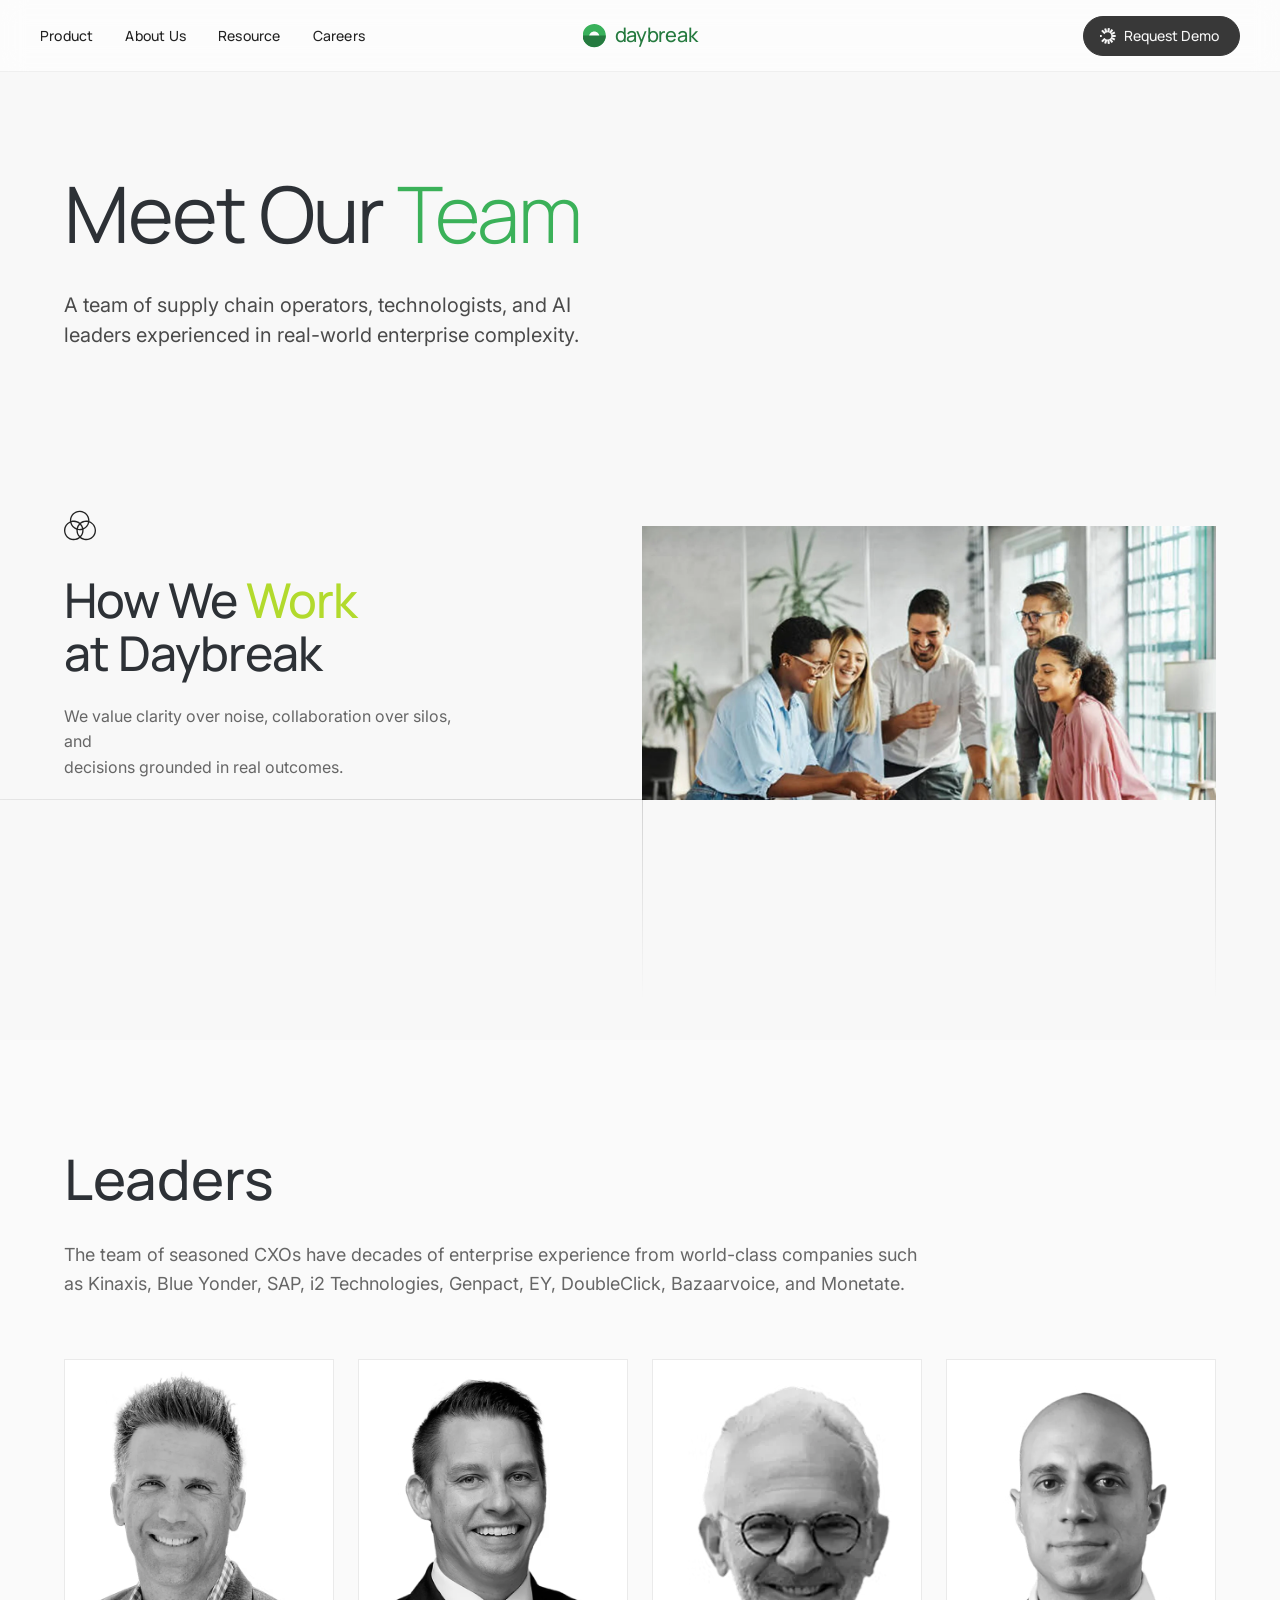
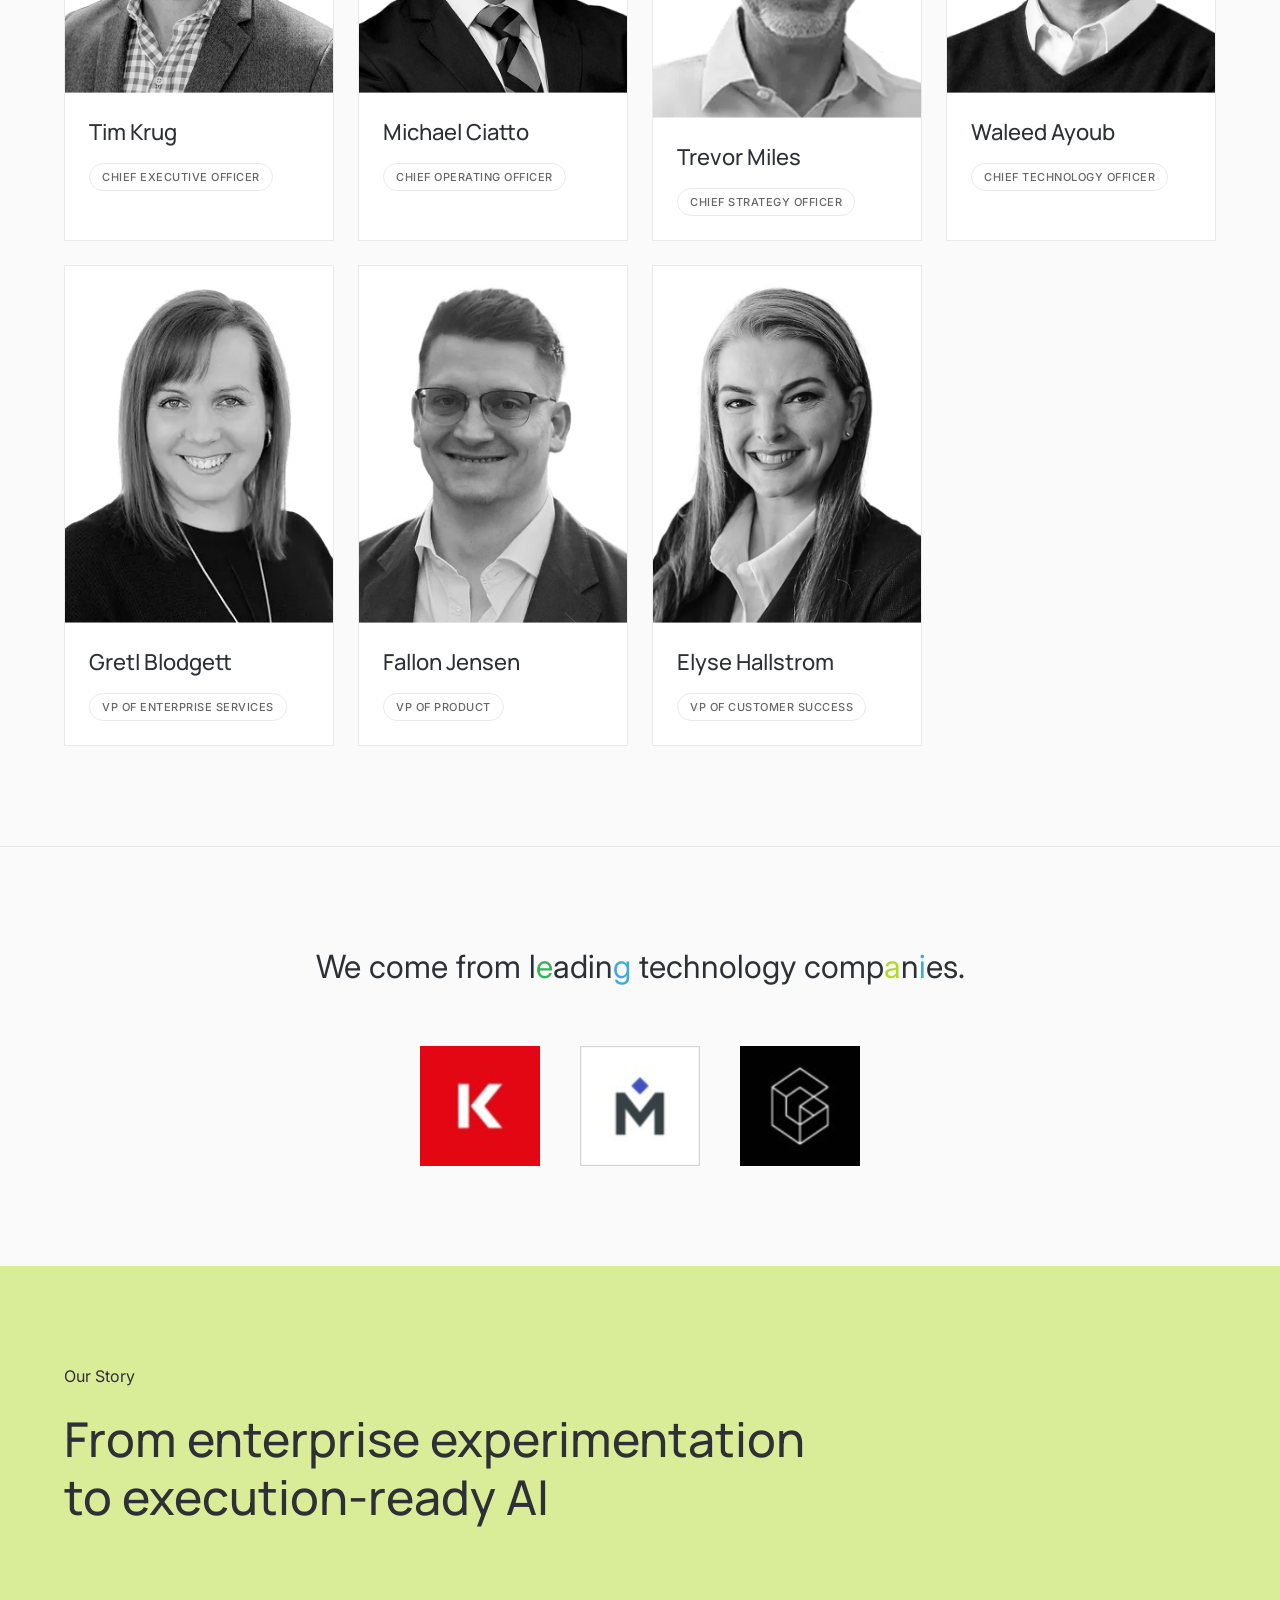
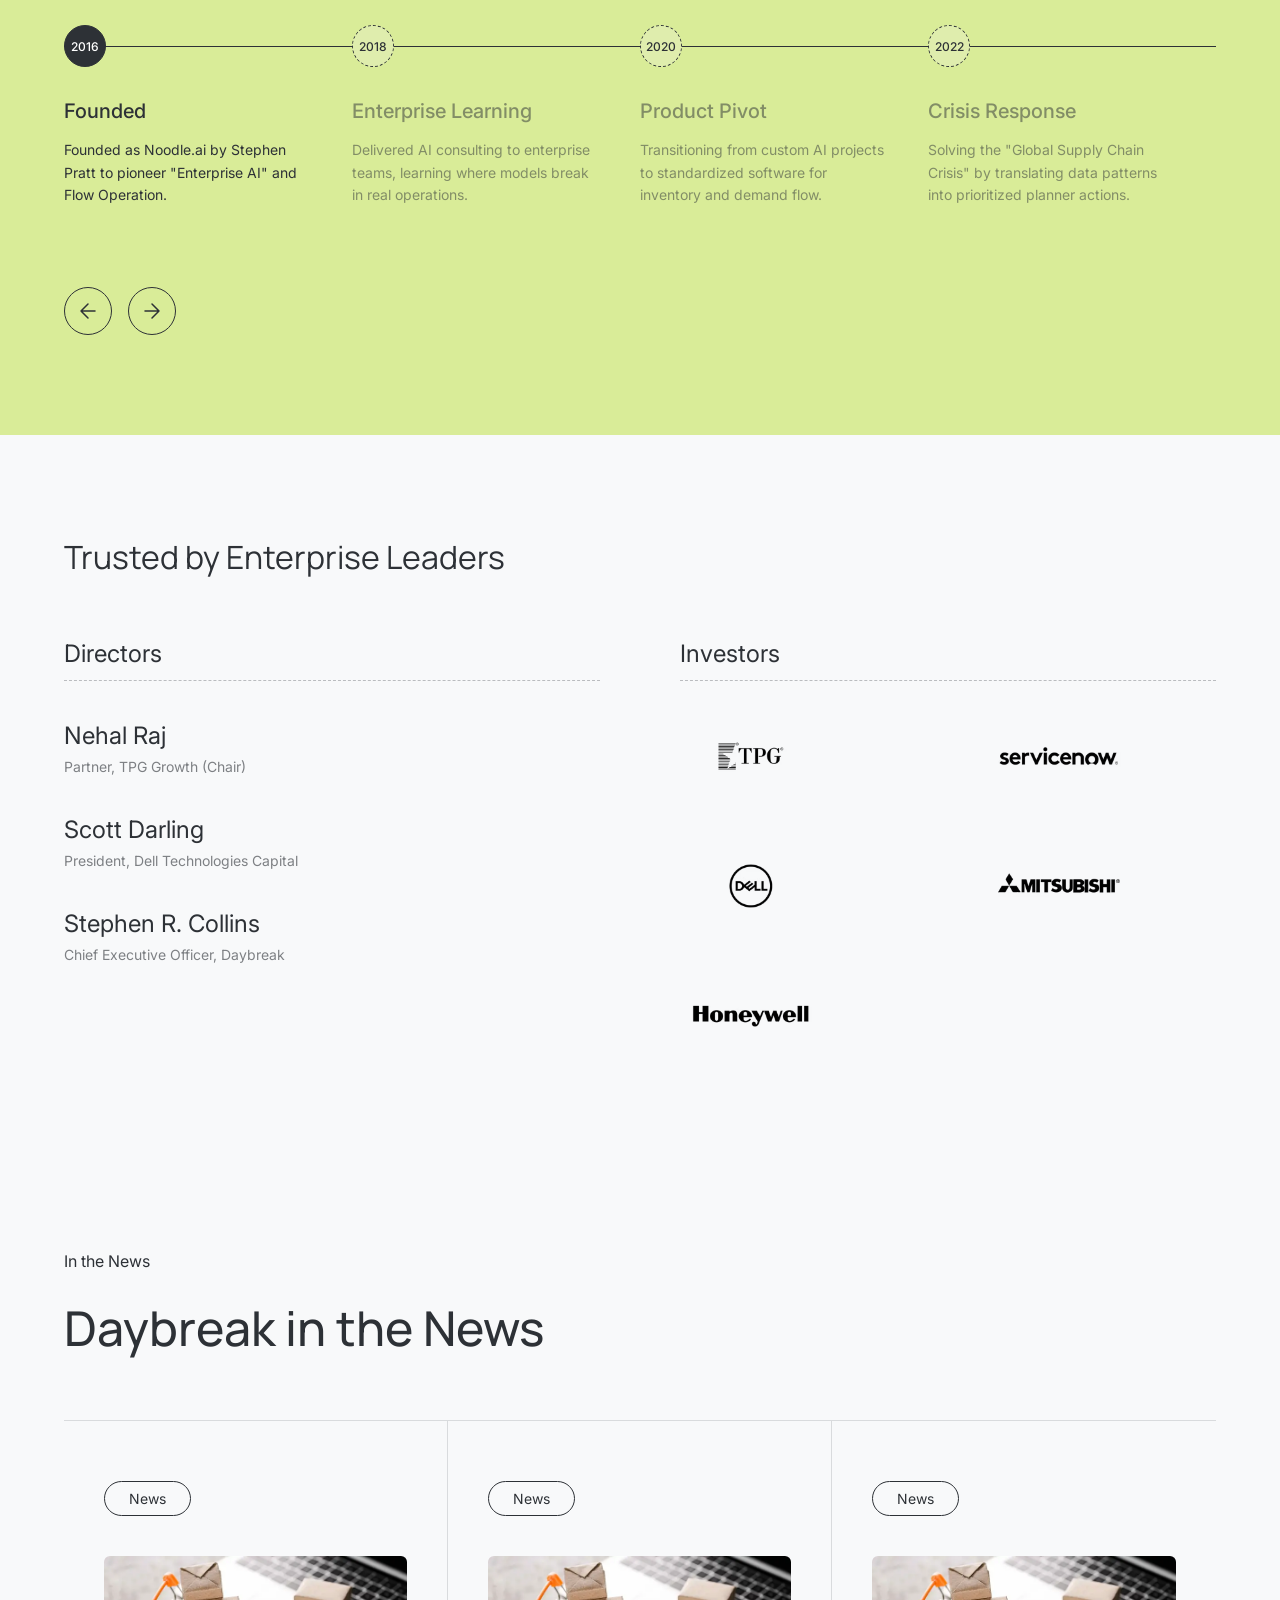
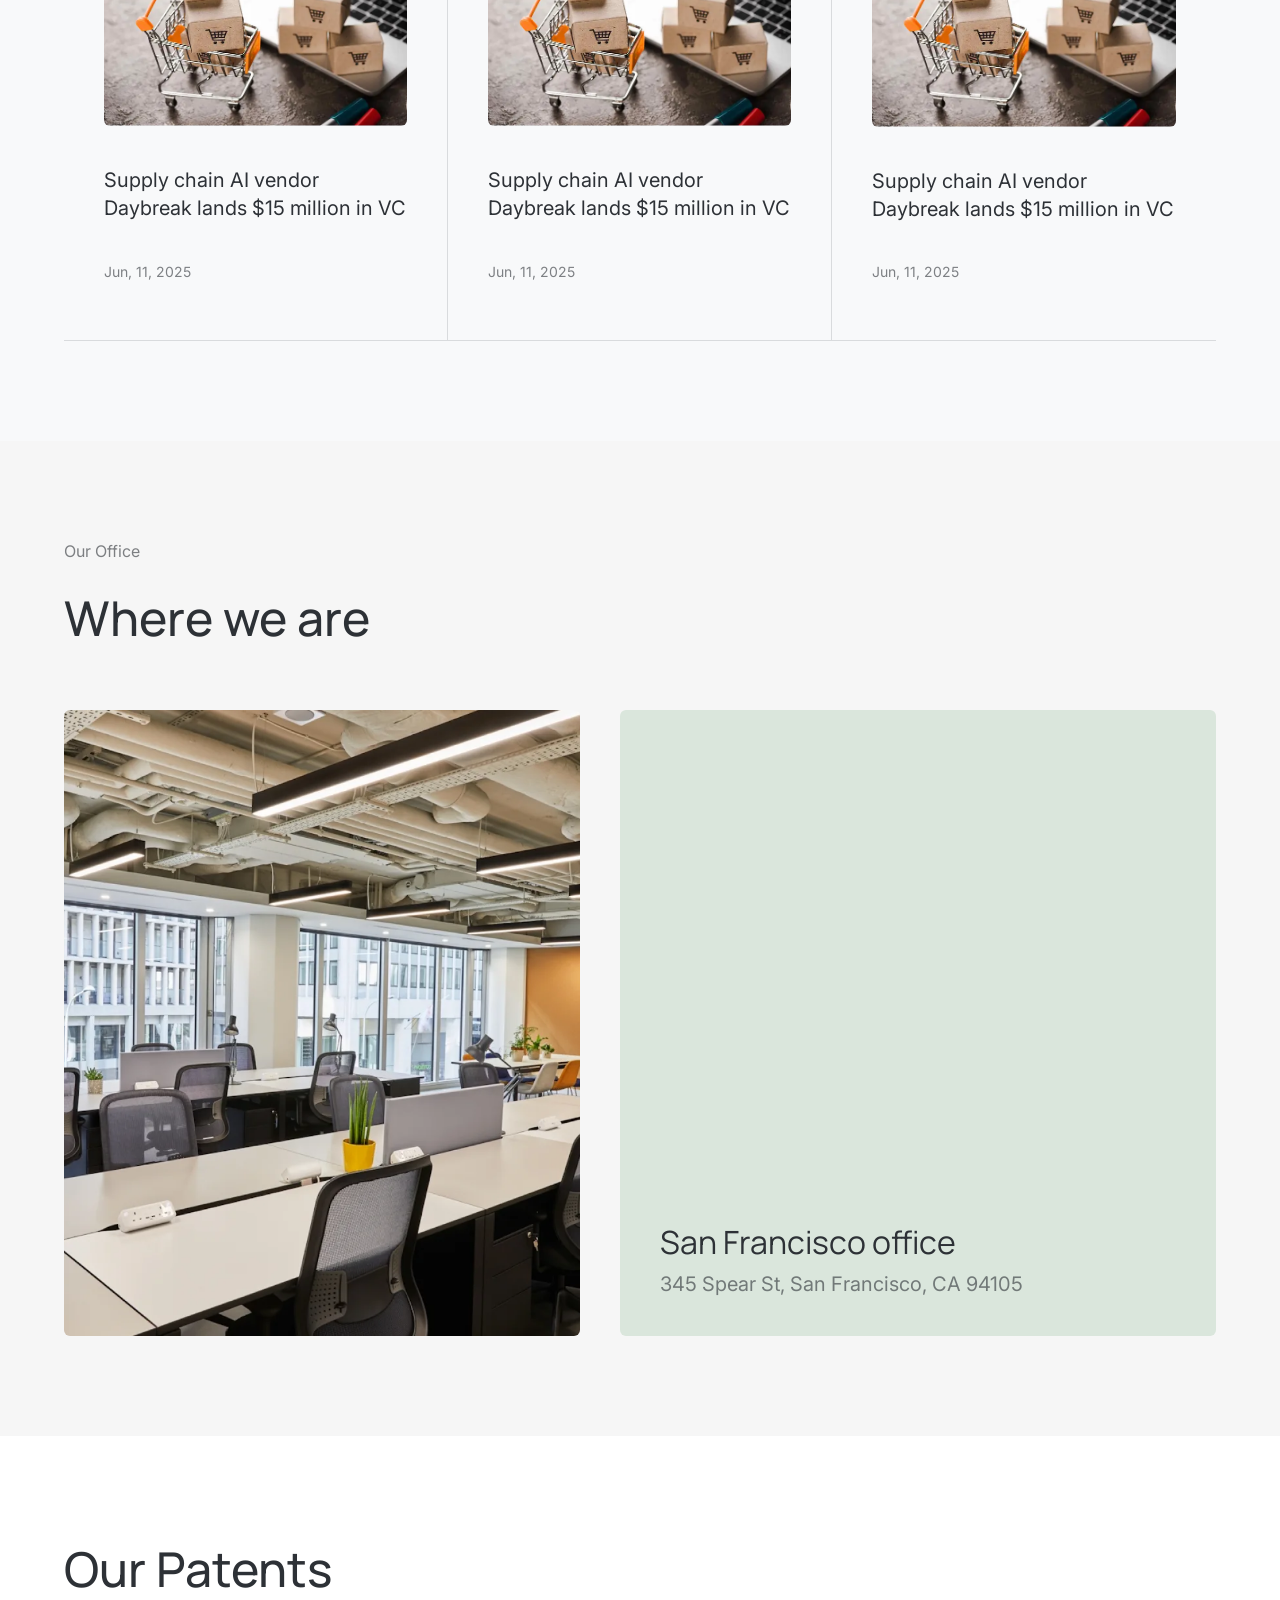
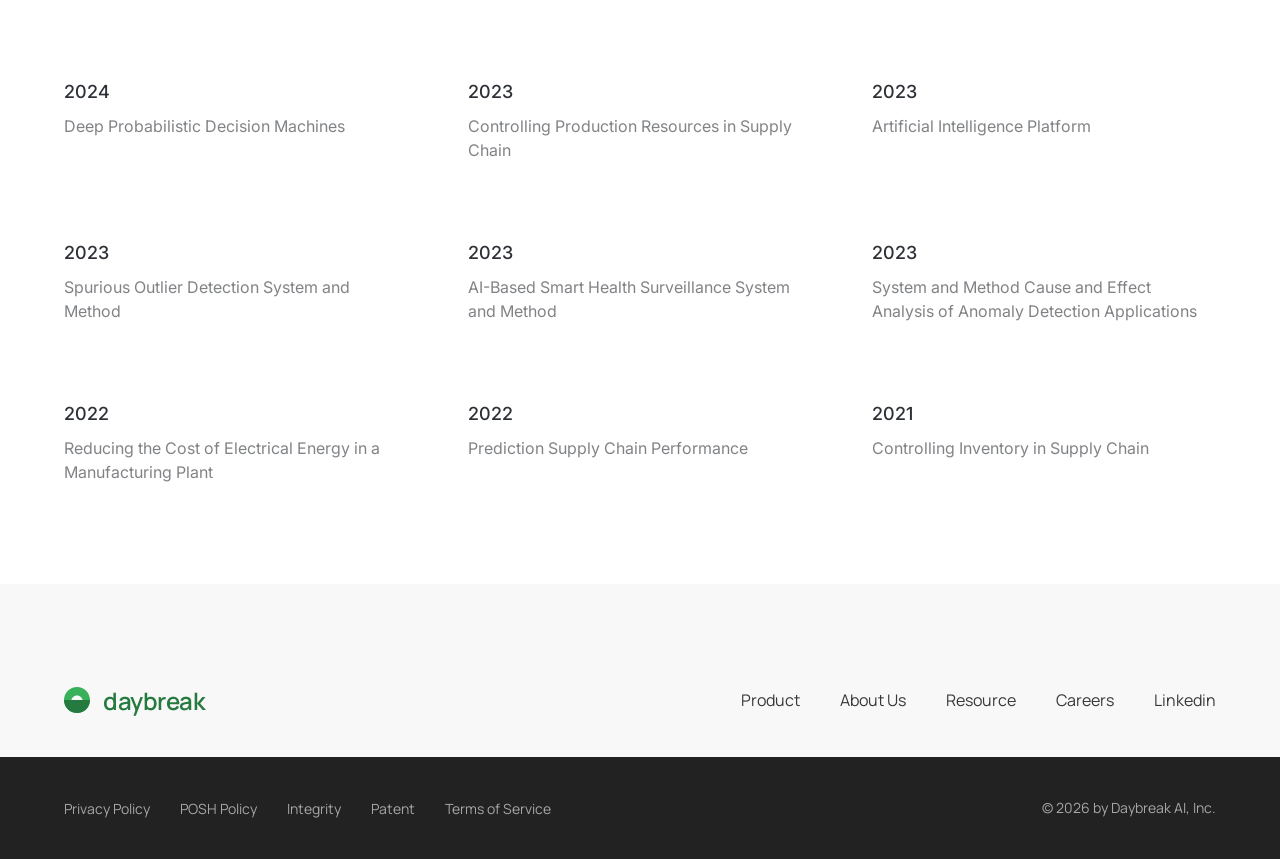
==== commit ec4b8f9e: "feat: mobile responsive optimizations and interactive fixes for Product, Vision, and AI Labor Model " ====
--- a/about.html
+++ b/about.html
@@ -17,6 +17,13 @@
 <body>
     <!-- Navigation Bar -->
     <nav class="navbar">
+
+        <!-- Mobile Menu Button -->
+        <button class="mobile-menu-btn" aria-label="Open mobile menu">
+            <span class="hamburger-line"></span>
+            <span class="hamburger-line"></span>
+            <span class="hamburger-line"></span>
+        </button>
         <div class="navbar-left">
             <a href="product.html" class="nav-link">Product</a>
             <!-- Dropdown Wrapper for About Us -->
@@ -531,6 +538,34 @@
             }
         });
     </script>
+
+    <!-- Mobile Navigation Overlay -->
+    <div class="mobile-nav-overlay">
+        <div class="mobile-nav-header">
+            <span class="logo-text" style="color: #257A3F; font-size: 20px; font-weight: 500; letter-spacing: -0.3px;">daybreak</span>
+            <button class="mobile-nav-close">&times;</button>
+        </div>
+        <div class="mobile-nav-body">
+            <a href="product.html" class="mobile-nav-link">Product</a>
+            <div class="mobile-nav-group">
+                <button class="mobile-nav-toggle">About Us <span class="toggle-icon">+</span></button>
+                <div class="mobile-nav-dropdown">
+                    <a href="vision.html" class="mobile-nav-sublink">Vision & Mission</a>
+                    <a href="about.html" class="mobile-nav-sublink">Our Team</a>
+                </div>
+            </div>
+            <div class="mobile-nav-group">
+                <button class="mobile-nav-toggle">Resource <span class="toggle-icon">+</span></button>
+                <div class="mobile-nav-dropdown">
+                    <a href="resource.html" class="mobile-nav-sublink">Blog</a>
+                    <a href="ai-labor-model.html" class="mobile-nav-sublink">AI Labor Model</a>
+                </div>
+            </div>
+            <a href="careers.html" class="mobile-nav-link">Careers</a>
+            
+        </div>
+    </div>
+    <script src="mobile-nav.js"></script>
 </body>
 
 </html>
--- a/index.css
+++ b/index.css
@@ -1082,7 +1082,6 @@
   width: 100%;
   height: 100vh;
   display: flex;
-  overflow: hidden;
 }
 
 /* LEFT COLUMN: Context & Accordion Tabs */
@@ -1244,16 +1243,65 @@
   will-change: transform;
 }
 
-/* Responsive adjustments */
+/* Responsive adjustments — Mobile only, desktop untouched */
+/* Desktop default: hide mobile-only elements */
+.dp-mobile-only {
+  display: none;
+}
+
+/* Mobile: swap desktop sticky for dedicated mobile layout */
 @media (max-width: 900px) {
+  .dp-section {
+    height: auto;
+  }
+
   .dp-sticky {
+    display: none;
+  }
+
+  .dp-mobile-only {
+    display: block;
+    padding: 60px 5%;
+  }
+
+  .dp-mobile-header {
+    margin-bottom: 48px;
+  }
+
+  .dp-mobile-items {
+    display: flex;
     flex-direction: column;
-  }
-
-  .dp-left,
-  .dp-right {
-    max-width: 100%;
+    gap: 56px;
+  }
+
+  .dp-mobile-item {
+    display: flex;
+    flex-direction: column;
+    gap: 16px;
+  }
+
+  .dp-mobile-img {
     width: 100%;
+    border-radius: 12px;
+    aspect-ratio: 16 / 9;
+    object-fit: cover;
+  }
+
+  .dp-mobile-title {
+    font-family: 'Manrope', sans-serif;
+    font-size: 24px;
+    font-weight: 600;
+    color: #222222;
+    margin: 0;
+    letter-spacing: -0.5px;
+  }
+
+  .dp-mobile-desc {
+    font-family: 'Manrope', sans-serif;
+    font-size: 16px;
+    line-height: 1.6;
+    color: rgba(34, 34, 34, 0.7);
+    margin: 0;
   }
 }
 
@@ -1624,17 +1672,75 @@
   margin: 0;
 }
 
-/* Responsive Overrides */
+/* Desktop default: hide mobile-only element */
+.roi-mobile-only {
+  display: none;
+}
+
+/* Mobile: swap desktop sticky for dedicated mobile layout */
 @media (max-width: 900px) {
-  .roi-grid {
-    grid-template-columns: 1fr;
-    grid-template-rows: auto auto auto auto;
-    overflow-y: auto;
-  }
-
-  .roi-line-horizontal,
-  .roi-line-vertical {
+  .roi-section {
+    height: auto;
+    margin-top: 60px;
+    padding: 60px 5%;
+  }
+
+  .roi-sticky {
     display: none;
+  }
+
+  .roi-mobile-only {
+    display: flex;
+    flex-direction: column;
+    gap: 40px;
+  }
+
+  .roi-mobile-cards {
+    display: flex;
+    flex-direction: column;
+    gap: 0;
+  }
+
+  .roi-mobile-card {
+    display: flex;
+    flex-direction: column;
+    padding: 32px 0;
+    border-top: 1px solid rgba(0, 0, 0, 0.15);
+  }
+
+  .roi-mobile-step {
+    font-family: 'Manrope', sans-serif;
+    font-size: 14px;
+    font-weight: 500;
+    color: rgba(34, 34, 34, 0.5);
+    margin-bottom: 12px;
+    letter-spacing: 0.5px;
+  }
+
+  .roi-mobile-stat {
+    font-family: 'Manrope', sans-serif;
+    font-size: 72px;
+    font-weight: 400;
+    color: #222222;
+    letter-spacing: -3px;
+    line-height: 1;
+    margin-bottom: 20px;
+  }
+
+  .roi-mobile-text h3 {
+    font-family: 'Manrope', sans-serif;
+    font-size: 22px;
+    font-weight: 500;
+    color: #222222;
+    margin: 0 0 8px 0;
+  }
+
+  .roi-mobile-text p {
+    font-family: 'Manrope', sans-serif;
+    font-size: 16px;
+    line-height: 1.5;
+    color: rgba(34, 34, 34, 0.7);
+    margin: 0;
   }
 }
 
@@ -2402,4 +2508,142 @@
   .modal-h2 {
     font-size: 36px;
   }
+}
+
+/* Mobile Navigation Hamburger */
+.mobile-menu-btn {
+  display: none;
+  flex-direction: column;
+  justify-content: center;
+  align-items: center;
+  gap: 5px;
+  background: transparent;
+  border: none;
+  cursor: pointer;
+  padding: 8px;
+  z-index: 1001;
+}
+
+.hamburger-line {
+  width: 20px;
+  height: 2px;
+  background-color: var(--color-dark, #222);
+  border-radius: 2px;
+  transition: all 0.3s ease;
+}
+
+/* Mobile Navigation Overlay */
+.mobile-nav-overlay {
+  position: fixed;
+  top: 0;
+  left: 0;
+  width: 100%;
+  height: 100vh;
+  background-color: #FAFAFA;
+  z-index: 9999;
+  display: flex;
+  flex-direction: column;
+  transform: translateX(-100%);
+  transition: transform 0.4s cubic-bezier(0.4, 0, 0.2, 1);
+  overflow-y: auto;
+}
+
+.mobile-nav-overlay.is-active {
+  transform: translateX(0);
+}
+
+.mobile-nav-header {
+  display: flex;
+  justify-content: space-between;
+  align-items: center;
+  padding: 20px 24px;
+  border-bottom: 1px solid rgba(0, 0, 0, 0.05);
+}
+
+.mobile-nav-close {
+  background: transparent;
+  border: none;
+  font-size: 32px;
+  color: #222;
+  cursor: pointer;
+  line-height: 1;
+  display: flex;
+  align-items: center;
+  justify-content: center;
+  width: 40px;
+  height: 40px;
+}
+
+.mobile-nav-body {
+  padding: 24px 24px;
+  display: flex;
+  flex-direction: column;
+  gap: 8px;
+  flex: 1;
+}
+
+.mobile-nav-link {
+  font-family: 'Manrope', sans-serif;
+  font-size: 24px;
+  font-weight: 500;
+  color: #2D3136;
+  text-decoration: none;
+  padding: 16px 0;
+  display: block;
+  border-bottom: 1px solid rgba(0, 0, 0, 0.05);
+}
+
+.mobile-nav-group {
+  display: flex;
+  flex-direction: column;
+  border-bottom: 1px solid rgba(0, 0, 0, 0.05);
+}
+
+.mobile-nav-toggle {
+  display: flex;
+  justify-content: space-between;
+  align-items: center;
+  font-family: 'Manrope', sans-serif;
+  font-size: 24px;
+  font-weight: 500;
+  color: #2D3136;
+  background: transparent;
+  border: none;
+  padding: 16px 0;
+  width: 100%;
+  text-align: left;
+  cursor: pointer;
+}
+
+.toggle-icon {
+  font-size: 28px;
+  font-weight: 400;
+  color: #39B15B;
+}
+
+.mobile-nav-dropdown {
+  display: none;
+  flex-direction: column;
+  gap: 8px;
+  padding-left: 20px;
+  margin-bottom: 16px;
+  border-left: 2px solid #39B15B;
+}
+
+.mobile-nav-dropdown.is-open {
+  display: flex;
+}
+
+.mobile-nav-sublink {
+  font-family: 'Inter', sans-serif;
+  font-size: 18px;
+  color: #666;
+  text-decoration: none;
+  padding: 12px 0;
+}
+
+@media (max-width: 900px) {
+  .mobile-menu-btn {
+    display: flex;
+  }
 }
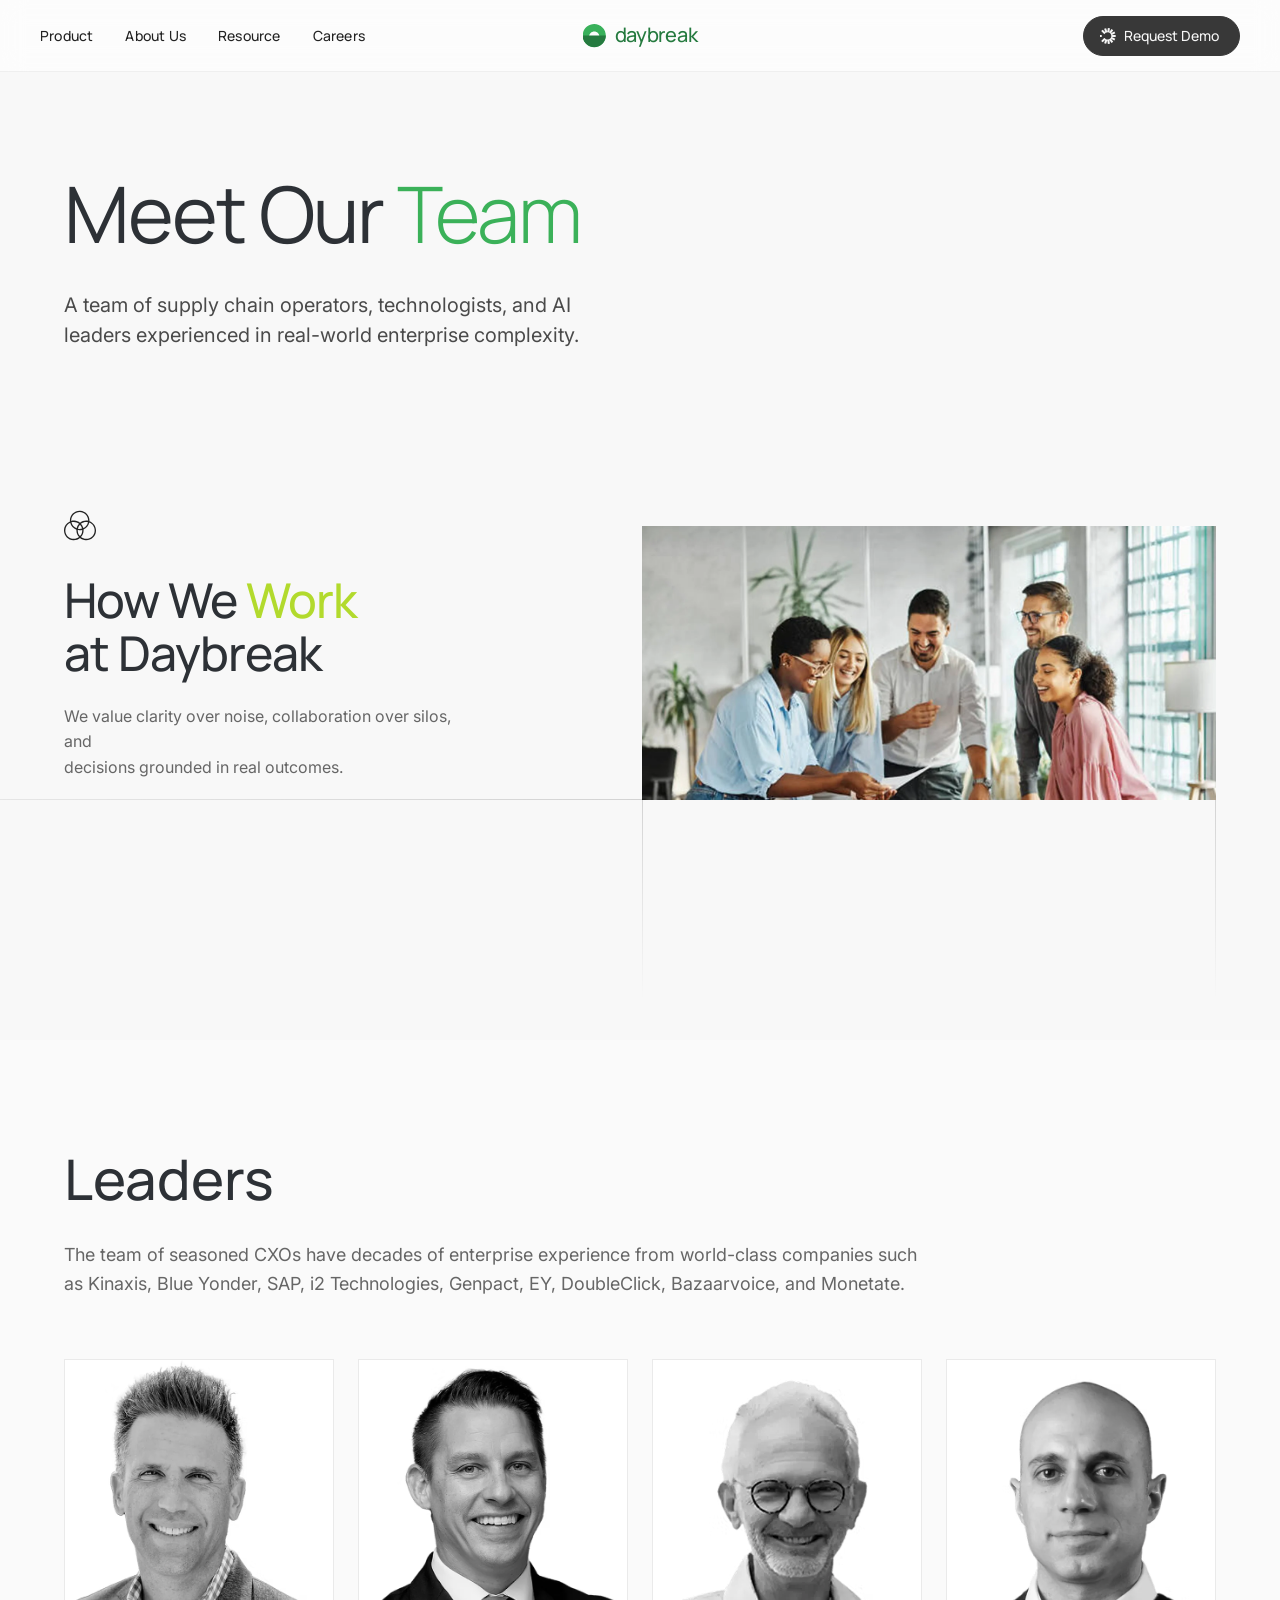
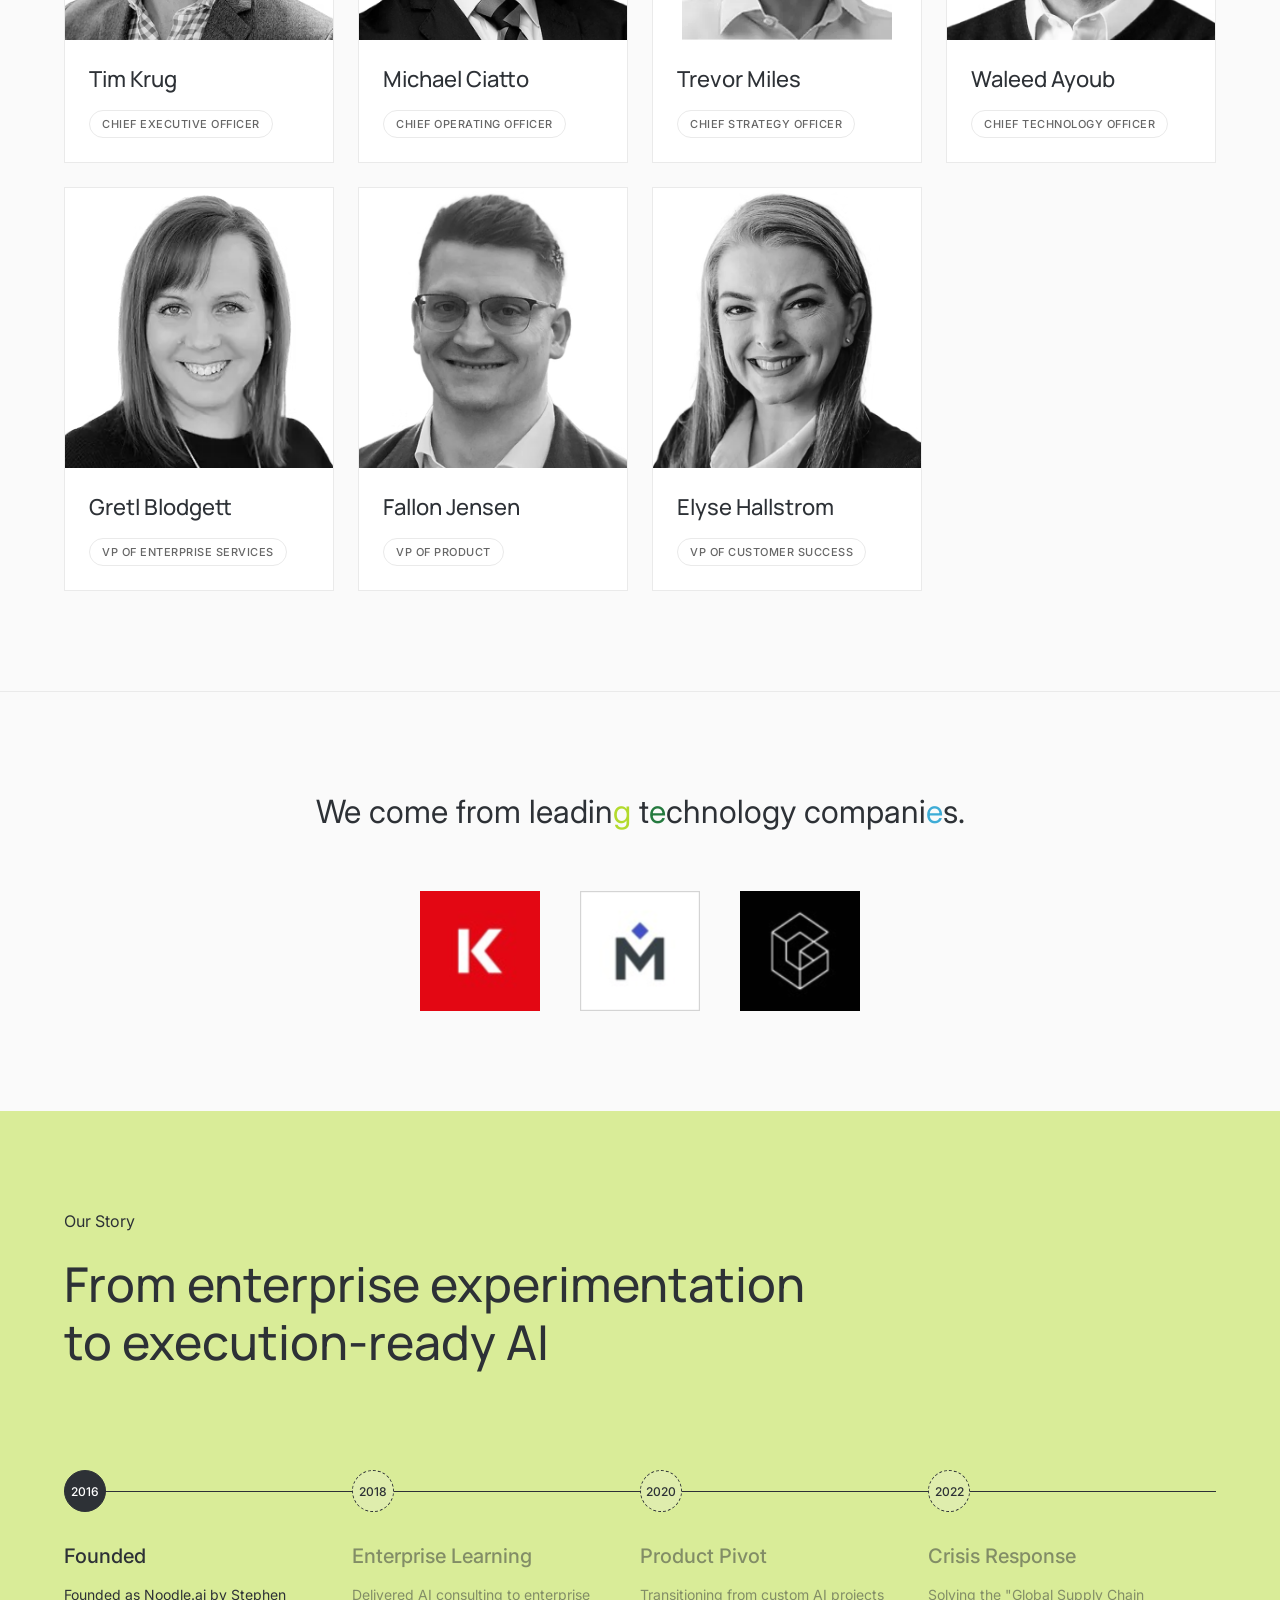
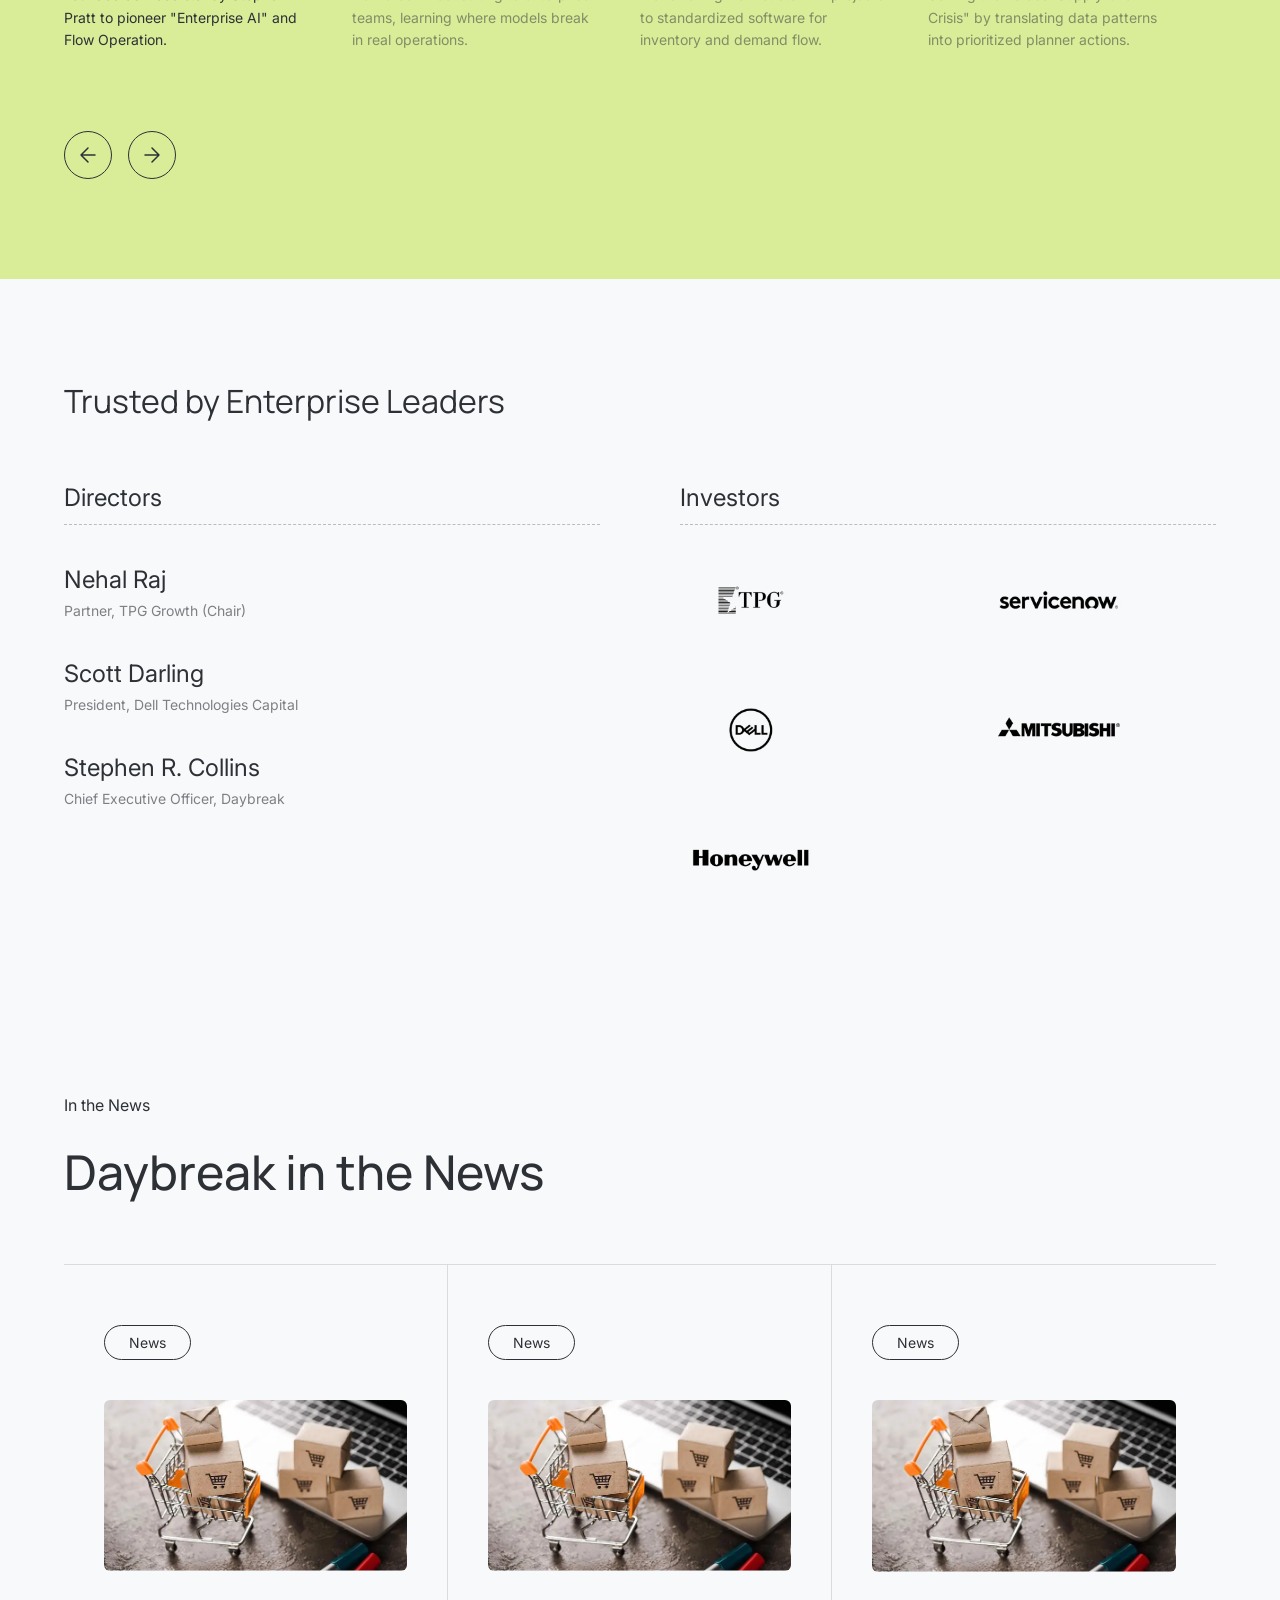
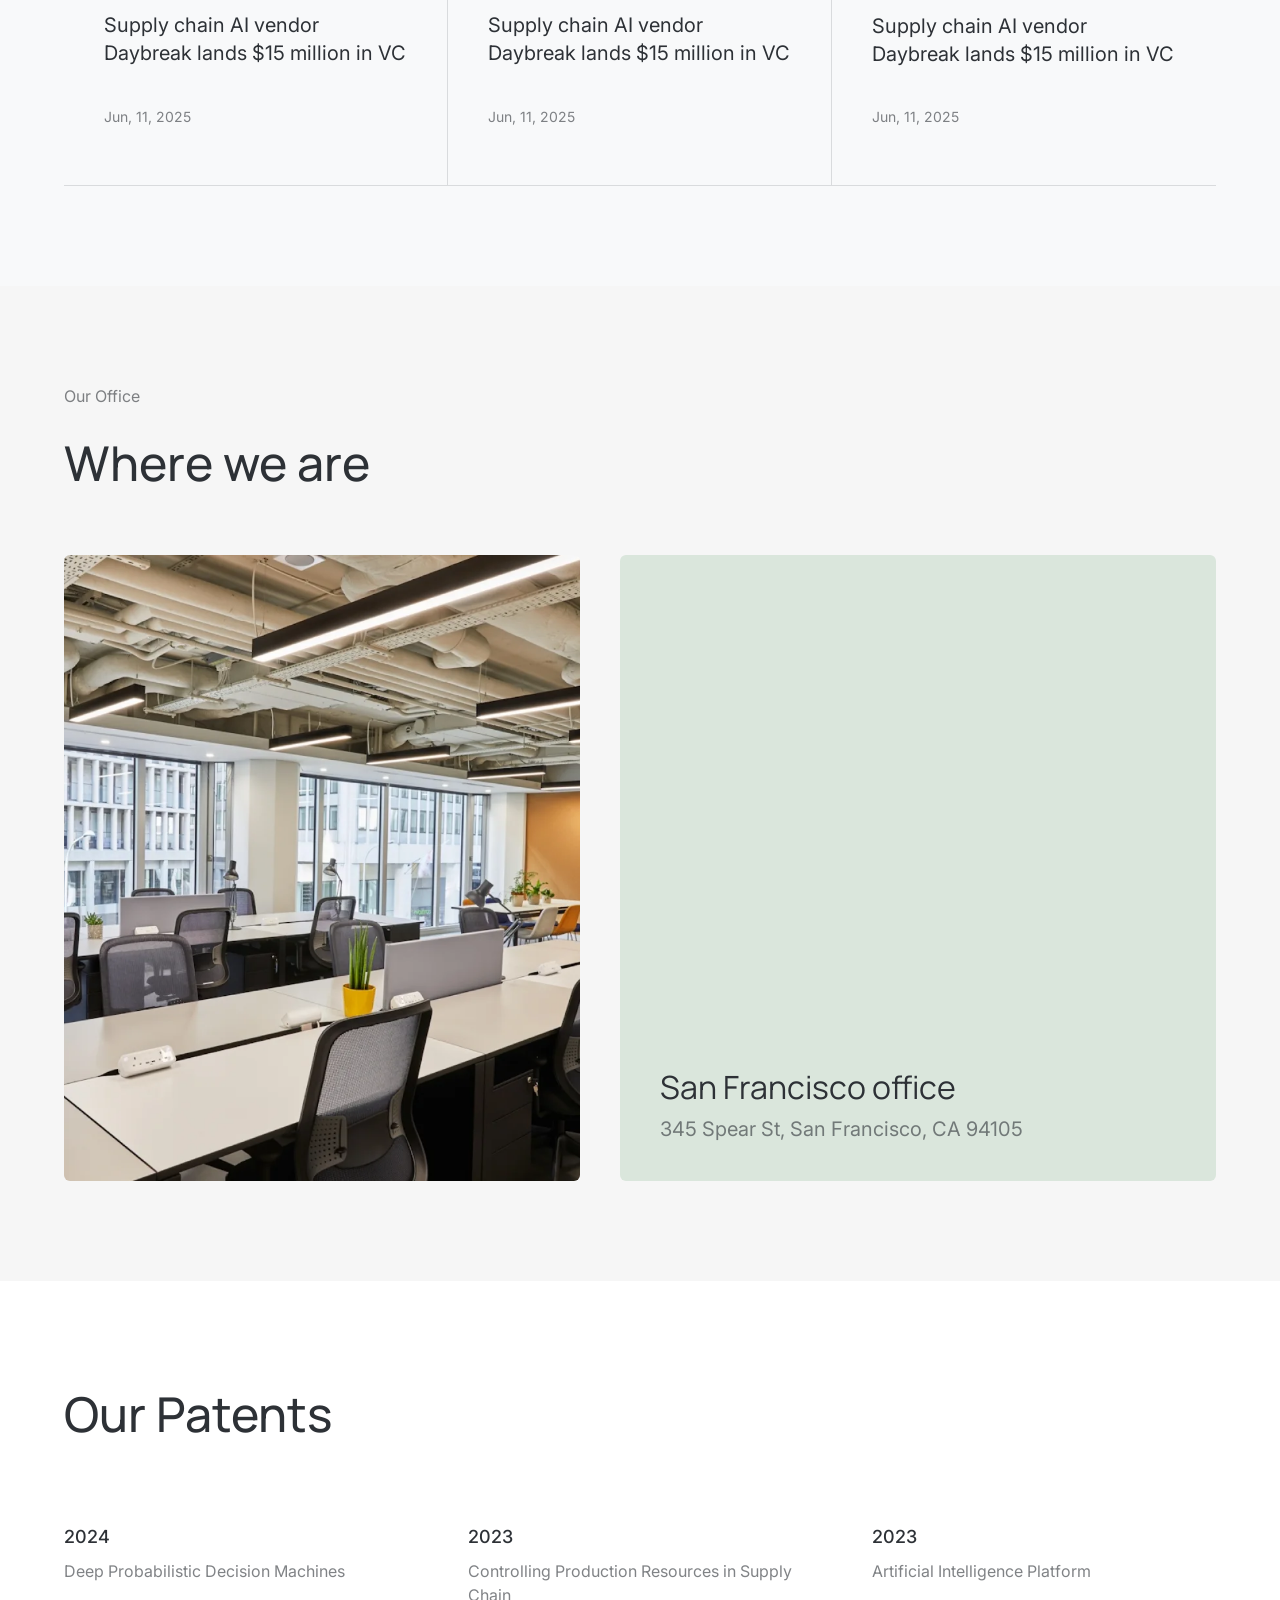
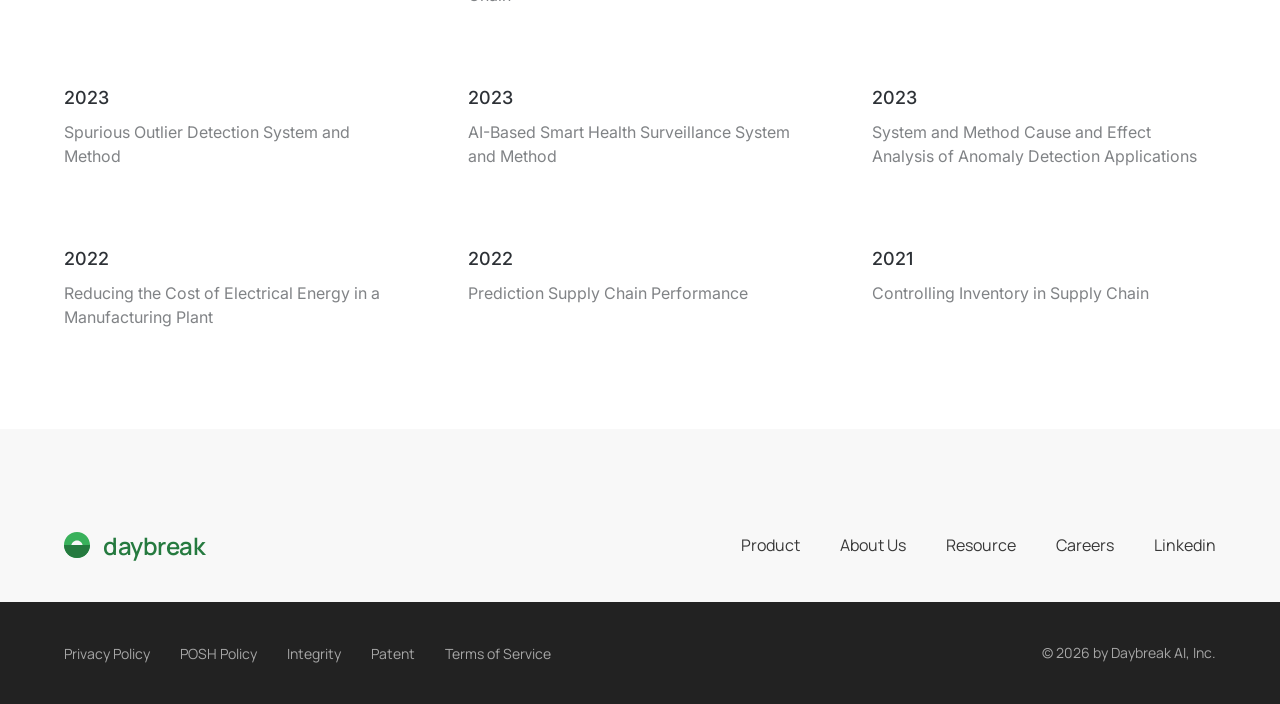
==== commit ab178ea6: "Refactor: Mobile responsiveness improvements for About, Blog, and AI Labor Model pages. Refined lead" ====
--- a/about.html
+++ b/about.html
@@ -154,7 +154,8 @@
                         </div>
                     </div>
                     <div class="leader-card">
-                        <img src="Assets/AboutPage/img6.webp" alt="Trevor Miles" class="leader-img">
+                        <img src="Assets/AboutPage/img6.webp" alt="Trevor Miles" class="leader-img"
+                            style="object-fit: contain; object-position: top center; background-color: #FFFFFF;">
                         <div class="leader-info">
                             <h3 class="leader-name">Trevor Miles</h3>
                             <span class="leader-role">CHIEF STRATEGY OFFICER</span>
@@ -526,6 +527,17 @@
                     });
                 }
 
+                // Click on year bubble to activate that milestone (desktop + mobile)
+                tNodes.forEach((node, idx) => {
+                    const yearEl = node.querySelector('.node-year');
+                    if (yearEl) {
+                        yearEl.addEventListener('click', () => {
+                            currentTimelineIndex = idx;
+                            updateTimeline();
+                        });
+                    }
+                });
+
                 prevBtn.addEventListener('click', () => {
                     currentTimelineIndex = (currentTimelineIndex > 0) ? currentTimelineIndex - 1 : tNodes.length - 1;
                     updateTimeline();
@@ -542,7 +554,8 @@
     <!-- Mobile Navigation Overlay -->
     <div class="mobile-nav-overlay">
         <div class="mobile-nav-header">
-            <span class="logo-text" style="color: #257A3F; font-size: 20px; font-weight: 500; letter-spacing: -0.3px;">daybreak</span>
+            <span class="logo-text"
+                style="color: #257A3F; font-size: 20px; font-weight: 500; letter-spacing: -0.3px;">daybreak</span>
             <button class="mobile-nav-close">&times;</button>
         </div>
         <div class="mobile-nav-body">
@@ -562,7 +575,7 @@
                 </div>
             </div>
             <a href="careers.html" class="mobile-nav-link">Careers</a>
-            
+
         </div>
     </div>
     <script src="mobile-nav.js"></script>
--- a/about.css
+++ b/about.css
@@ -205,7 +205,9 @@
 
 .leader-img {
     width: 100%;
-    height: auto;
+    height: 280px;
+    object-fit: cover;
+    object-position: center 20%;
     display: block;
 }
 
@@ -759,18 +761,58 @@
         flex-direction: column;
     }
 
+    /* --- Timeline: vertical layout on mobile --- */
+    .story-timeline-container {
+        position: relative;
+    }
+
+    /* Vertical line drawn via pseudo-element on the left */
+    .story-timeline-container::before {
+        content: '';
+        position: absolute;
+        left: 20px;
+        /* centers with the 42px node-year (42/2 = 21 ≈ 20px) */
+        top: 0;
+        bottom: 0;
+        width: 1px;
+        background-color: #2D3136;
+        z-index: 1;
+    }
+
+    /* Hide the horizontal desktop line */
+    .timeline-line {
+        display: none;
+    }
+
     .timeline-nodes {
-        flex-wrap: wrap;
-        gap: 60px;
-    }
-
-    .trusted-grid {
         flex-direction: column;
-        gap: 60px;
+        flex-wrap: nowrap;
+        gap: 40px;
     }
 
     .timeline-node {
-        flex: 1 1 45%;
+        flex: none;
+        display: flex;
+        align-items: flex-start;
+        gap: 20px;
+        padding-right: 0;
+        position: relative;
+        z-index: 2;
+    }
+
+    .node-year-wrapper {
+        flex-shrink: 0;
+        margin-bottom: 0;
+    }
+
+    .node-content {
+        padding-top: 8px;
+        /* optically align with center of the year bubble */
+    }
+
+    /* Hide prev/next arrow controls on mobile */
+    .story-controls {
+        display: none;
     }
 
     .hww-content {
@@ -796,6 +838,49 @@
         font-size: 36px;
     }
 
+    /* --- Trusted Leaders: redesign for mobile --- */
+
+    /* Full-width section padding on mobile */
+    .trusted-leaders-section {
+        padding: 60px 5vw;
+    }
+
+    /* Stack columns vertically with clear separation */
+    .trusted-grid {
+        flex-direction: column;
+        gap: 48px;
+    }
+
+    /* Each column full width */
+    .trusted-column {
+        width: 100%;
+    }
+
+    /* Director names can be a bit smaller on mobile */
+    .director-name {
+        font-size: 20px;
+    }
+
+    .directors-list {
+        gap: 28px;
+    }
+
+    /* Investor logos: 2-column grid, bigger cells, center-aligned */
+    .investors-list {
+        grid-template-columns: repeat(2, 1fr);
+        grid-gap: 32px 24px;
+        align-items: center;
+    }
+
+    .investor-logo {
+        height: auto;
+        min-height: 50px;
+        max-height: 64px;
+        width: 100%;
+        object-fit: contain;
+        object-position: left center;
+    }
+
     .leaders-grid {
         grid-template-columns: repeat(3, 1fr);
     }
@@ -816,10 +901,6 @@
         grid-template-columns: 1fr;
     }
 
-    .timeline-node {
-        flex: 1 1 100%;
-    }
-
     .tech-title {
         font-size: 24px;
         margin-bottom: 40px;
